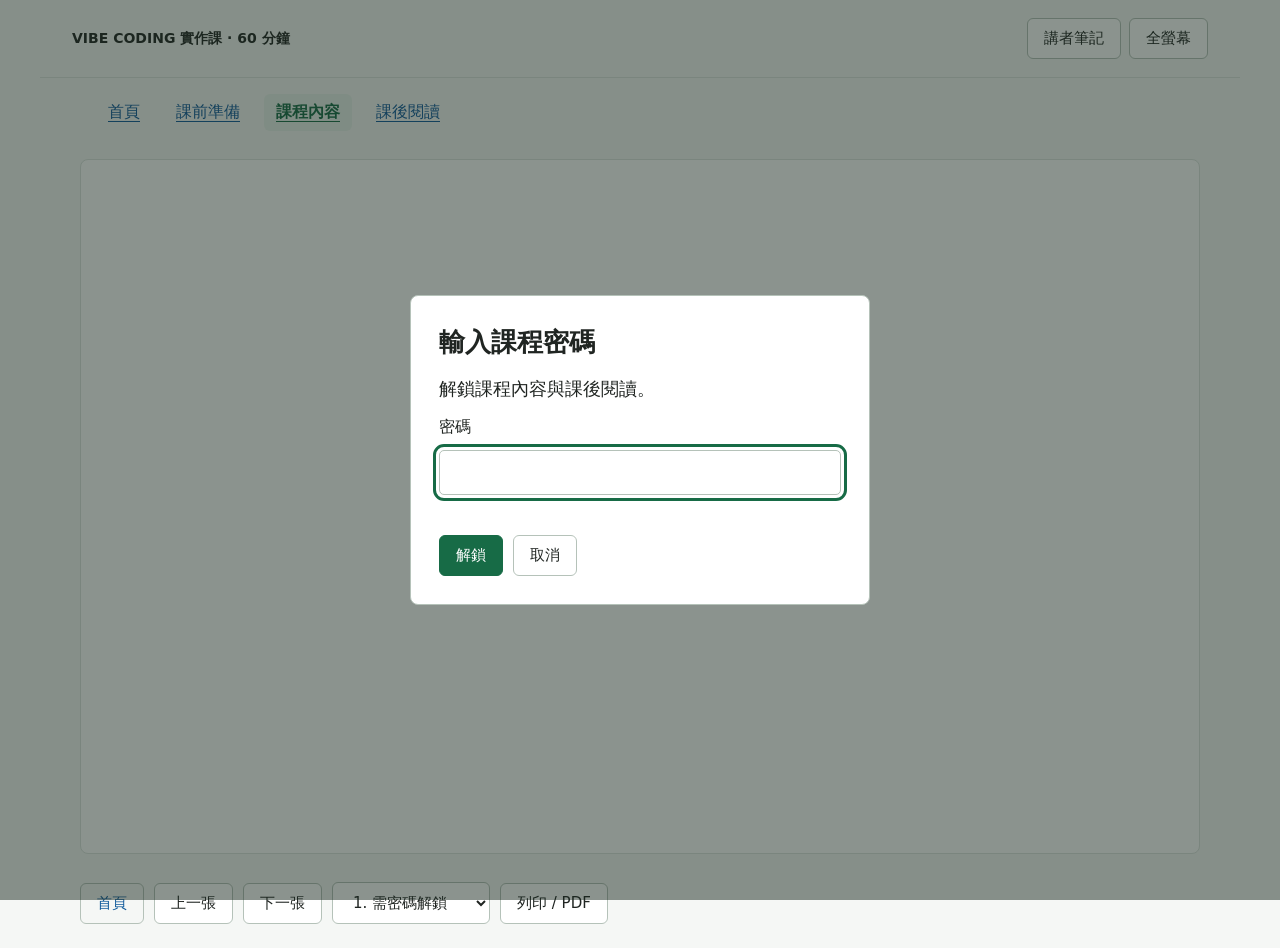
==== course.html @ 04688896 "Split workshop into independently editable section pages" ====
<!doctype html>
<html lang="zh-Hant">
<head>
<meta charset="utf-8">
<meta name="viewport" content="width=device-width,initial-scale=1">
<title>課程內容 · 用 Vibe Coding 做出會員留言部落格</title>
<link rel="stylesheet" href="assets/styles.css">
<script src="assets/slides.js" defer></script>
</head>
<body >
<header><span>VIBE CODING 實作課 · 60 分鐘</span>
<div><button id="notes" aria-pressed="false">講者筆記</button> <button id="fullscreen">全螢幕</button></div>
</header>

<nav class="site-nav" aria-label="課程導覽"><a href="index.html">首頁</a><a href="preparation.html">課前準備</a><a href="course.html" aria-current="page">課程內容</a><a href="reading.html">課後閱讀</a></nav>

<main>

<section class="slide protected" id="course">
<div class="label">01 · 使用者視角 vs 工程師視角</div>

<h2>同一個部落格，兩種工作流程</h2>

<div class="grid">
<div class="block">
<h3>使用者視角</h3>

<ol><li>進入部落格</li><li>用 LINE 登入</li><li>發表留言</li></ol>
</div>

<div class="block">
<h3>工程師視角</h3>

<ol><li>定義部落格功能</li><li>定義會員與註冊功能</li><li>實作與測試留言</li><li>串接 LINE Login</li></ol>
</div>
</div>

<p class="lead">我們用 AI，把使用者的需求一步步變成可以操作的網站。</p>

<aside class="note">先展示成品，再切換到工程師視角。開發順序不同於使用者操作順序。這堂課以具備會員與留言功能的部落格為案例。</aside>
</section>

<section class="slide protected">
<div class="label">02 · 所需工具</div>

<h2>開始前，準備好三項工具</h2>

<div class="grid three">
<div class="block">
<h3>GitHub 帳號</h3>

<p>存放程式碼與版本。</p>

<p class="check">Git 負責版本管理。GitHub 是存放 Git 專案的平台。</p>
</div>

<div class="block">
<h3>Netlify 帳號</h3>

<p>部署網站，取得可分享的網址。</p>

<p class="check">連接 GitHub，程式更新後觸發部署。</p>
</div>

<div class="block">
<h3>Antigravity</h3>

<p>用自然語言請 AI 建立與修改程式。</p>

<p class="check">課前完成安裝與登入。Agent 可自由選擇，本課以 Claude 示範。</p>
</div>
</div>

<div class="prompt"><b>課前小任務</b>請用 Antigravity 產生一個簡單網頁，並成功預覽。確認工具能使用，再開始課堂實作。</div>

<aside class="note">課堂先帶四個操作：開啟專案資料夾、描述需求、預覽成果、提出具體修改。完整留言與登入也需要資料庫及 LINE Login channel；講師應課前準備好設定與可部署的起始專案，或給同步實作同學設定指引。Git 本身沒有帳號。</aside>
</section>

<section class="slide protected">
<div class="label">03 · 我們來實作吧！</div>

<h2>一個讓會員註冊、留言的部落格</h2>

<p class="lead">所有人可以閱讀文章，會員登入後可以發表留言。</p>

<div class="flow">
<div><strong>部落格定義</strong><small>文章、閱讀、留言</small></div>

<div><strong>會員定義</strong><small>註冊、登入、權限</small></div>

<div><strong>測試</strong><small>確認資料與功能</small></div>

<div><strong>LINE Login</strong><small>接入真實身分</small></div>
</div>

<div class="prompt"><b>今天的完成條件</b>文章能閱讀、留言能保存、留言能辨識作者，最後使用 LINE 登入完成留言。</div>

<aside class="note">建議節奏：視角與工具 8 分鐘、需求分解 5 分鐘、部落格 15 分鐘、會員 12 分鐘、測試 8 分鐘、LINE 串接 12 分鐘。部署穿插在實作中。這是使用準備好起始專案的示範安排。</aside>
</section>

<section class="slide protected">
<div class="label">04 · 部落格功能實作</div>

<h2>先定義網站需要做什麼</h2>

<div class="grid">
<div class="block">
<h3>文章功能</h3>

<p>文章列表<br>文章內容頁<br>標題、摘要與內容</p>
</div>

<div class="block">
<h3>留言功能</h3>

<p>閱讀留言<br>新增留言<br>刪除自己的留言</p>
</div>
</div>

<div class="prompt"><b>交給 AI 的需求</b>請規劃一個班級部落格，包含文章列表、文章內容與留言區。訪客可以閱讀，登入會員才能留言。請先列出頁面、資料與實作步驟，再開始建立。</div>

<aside class="note">先用範例文章，不加文章編輯後台。留言要有規則，會員功能稍後接入。</aside>
</section>

<section class="slide protected">
<div class="label">04 · 部落格功能實作</div>

<h2>畫面、規則與資料，各自負責什麼？</h2>

<div class="grid three">
<div class="block">
<h3>前端</h3>

<p>顯示文章、留言與輸入框。</p>
</div>

<div class="block">
<h3>後端</h3>

<p>處理留言請求，檢查資料與權限。</p>
</div>

<div class="block">
<h3>資料庫</h3>

<p>保存文章、會員及留言。</p>
</div>
</div>

<div class="prompt"><b>交給 AI 的需求</b>請建立文章與留言畫面，使用共用資料庫儲存留言。每則留言記錄文章、作者、內容與時間。請依起始專案的架構實作，並標明尚未接通的會員功能。</div>

<p class="check">先看到畫面，再確認重新整理與其他瀏覽器能讀到相同資料。</p>

<aside class="note">留言只存在本機瀏覽器不等於共用資料庫。未接會員時可先用開發測試資料，正式留言入口需等待會員與權限接通。</aside>
</section>

<section class="slide protected">
<div class="label">04 · 部落格功能實作</div>

<h2>第一版完成，就先部署一次</h2>

<div class="grid">
<div class="block">
<h3>Git + GitHub</h3>

<p>保存一次修改版本。<br>把程式碼推送到遠端專案。</p>
</div>

<div class="block">
<h3>Netlify</h3>

<p>連接 GitHub 專案。<br>依架構設定建置與環境變數。</p>
</div>
</div>

<p class="lead">取得網站網址，從手機或另一個瀏覽器開啟。</p>

<div class="prompt"><b>交給 AI 的需求</b>請依現有專案整理 Netlify 部署步驟，列出前端、後端與資料庫需要的設定。秘密值放在後端環境變數，並告訴我如何確認部署成功。</div>

<aside class="note">部署貫穿實作，不再另外增加一大段理論。純靜態 HTML 不足以獨自完成安全登入與多人共用留言，需要相容的後端函式或外部後端服務與資料庫。</aside>
</section>

<section class="slide protected">
<div class="label">05 · 會員功能實作</div>

<h2>先定義網站自己的會員</h2>

<table>
<thead>
<tr><th>功能</th><th>規則</th></tr>
</thead>

<tbody>
<tr><td>註冊</td><td>建立網站會員資料，同一身分不重複建立</td></tr>

<tr><td>登入</td><td>確認會員身分，維持登入狀態</td></tr>

<tr><td>留言</td><td>用登入會員作為作者</td></tr>

<tr><td>刪除</td><td>只允許作者刪除自己的留言</td></tr>

<tr><td>登出</td><td>結束登入狀態，不能繼續新增留言</td></tr>
</tbody>
</table>

<p class="check">會員資料包含網站會員 ID、顯示名稱與外部身分識別。</p>

<aside class="note">先設計網站資料與規則，最後用 LINE 當登入來源。會員註冊可以在第一次 LINE 登入成功時自動完成。</aside>
</section>

<section class="slide protected">
<div class="label">05 · 會員功能實作</div>

<h2>先用測試身分，接通會員與留言</h2>

<div class="prompt"><b>交給 AI 的需求</b>請實作會員資料與留言權限。先提供僅限開發環境的測試會員 A、B，用來驗證註冊、登入、登出。後端用登入狀態決定作者，並檢查刪除權限。LINE 串接後替換測試登入，正式環境必須關閉測試入口。</div>

<div class="grid">
<div class="block">
<h3>會員 A</h3>

<p>新增一則留言。<br>能刪除自己的留言。</p>
</div>

<div class="block">
<h3>會員 B</h3>

<p>看到 A 的留言。<br>不能刪除 A 的留言。</p>
</div>
</div>

<aside class="note">這裡不另做一套帳號密碼登入。開發測試入口不能成為公開網站的登入漏洞；公開測試前須確認環境隔離或關閉入口。</aside>
</section>

<section class="slide protected">
<div class="label">06 · 測試</div>

<h2>我們怎麼知道功能真的完成了？</h2>

<table>
<thead>
<tr><th>測試操作</th><th>預期結果</th></tr>
</thead>

<tbody>
<tr><td>未登入發表留言</td><td>後端拒絕，畫面提示登入</td></tr>

<tr><td>會員 A 發表留言</td><td>留言顯示正確作者</td></tr>

<tr><td>重新整理、換瀏覽器</td><td>仍能讀到已保存的留言</td></tr>

<tr><td>會員 B 刪除 A 的留言</td><td>後端拒絕刪除</td></tr>

<tr><td>空白留言、送出失敗</td><td>顯示清楚提示，不假裝成功</td></tr>

<tr><td>登出後再次留言</td><td>要求重新登入</td></tr>
</tbody>
</table>

<aside class="note">除了手動操作，也請 AI 提供對應權限檢查。僅隱藏刪除按鈕不能證明後端權限正確。</aside>
</section>

<section class="slide protected">
<div class="label">06 · 測試</div>

<h2>遇到問題，怎麼讓 AI 協助修正？</h2>

<div class="grid">
<div class="block">
<h3>描述操作與預期</h3>

<p>「我用會員 B 刪除 A 的留言，預期應該拒絕。」</p>
</div>

<div class="block">
<h3>描述實際結果</h3>

<p>「實際上留言被刪掉了。請檢查後端權限。」</p>
</div>
</div>

<div class="prompt"><b>交給 AI 的需求</b>請根據這個重現步驟定位原因，提出修正並說明如何驗證。修正後重新檢查未登入、作者本人及其他會員的操作結果。</div>

<p class="lead">修正後，再做同一個測試確認結果。</p>

<aside class="note">示範一個錯誤回報。錯誤訊息可以給 AI，秘密金鑰與會員個資需移除。不要只要求「幫我修好」。</aside>
</section>

<section class="slide protected">
<div class="label">07 · 串接 LINE Login</div>

<h2>把測試身分換成 LINE 身分</h2>

<div class="flow">
<div><strong>網站入口</strong><small>按下 LINE 登入</small></div>

<div><strong>LINE 授權</strong><small>使用者登入並同意</small></div>

<div><strong>後端驗證</strong><small>處理授權回傳</small></div>

<div><strong>會員登入</strong><small>找到會員或首次建立</small></div>
</div>

<p class="lead">LINE 確認外部身分，網站保存自己的會員資料與權限。</p>

<p class="check">首次登入完成會員註冊；再次登入找到同一位會員。</p>

<aside class="note">這是概念流程，不是完整協定細節。LINE Login 不等於 LINE 聊天機器人。額外手機或班級資格驗證可以留作課後延伸。</aside>
</section>

<section class="slide protected">
<div class="label">07 · 串接 LINE Login</div>

<h2>完成設定，跑一次真正的登入與留言</h2>

<div class="prompt"><b>交給 AI 的需求</b>請將會員登入串接 LINE Login，列出 channel、回呼網址與後端環境變數設定。後端完成身分驗證並維持登入狀態，首次登入建立會員。請處理取消授權，並關閉正式環境的測試登入。</div>

<div class="grid">
<div class="block">
<h3>整合驗收</h3>

<p>首次登入不漏建會員。<br>再次登入不重複建立。<br>登入後能留言，登出後不能。</p>
</div>

<div class="block">
<h3>持續交付</h3>

<p>提交並推送新版本。<br>確認 Netlify 部署結果。<br>在線上網址再跑一次流程。</p>
</div>
</div>

<aside class="note">課前準備 LINE channel，並確認正式網址的回呼設定。先講測試，再串接，最後仍需整合測試。Git 更新觸發設定好的建置、檢查與部署；自動化測試需要額外配置。</aside>
</section>

</main>

<footer><a class="section-link" href="index.html">首頁</a><button id="prev" aria-label="上一張">上一張</button><button id="next" aria-label="下一張">下一張</button><select id="jump" aria-label="選擇投影片"></select><button id="print">列印 / PDF</button><span id="counter" aria-live="polite"></span></footer>

<div id="progress"></div>

<dialog id="password-dialog" aria-labelledby="password-title">
<div id="password-form">
<h2 id="password-title">輸入課程密碼</h2>

<p>解鎖課程內容與課後閱讀。</p>
<label for="course-password">密碼</label><input id="course-password" type="password" autocomplete="off" required aria-describedby="password-error">
<div id="password-error" role="alert"></div>

<div class="dialog-actions"><button type="button" id="password-unlock">解鎖</button><button type="button" id="password-cancel">取消</button></div>
</div>
</dialog>

</body>
</html>
---- assets/styles.css ----
:root{--ink:#202522;--muted:#505b54;--green:#176b46;--paper:#ffffff;--line:#dde4df}
*{box-sizing:border-box}body{margin:0;background:#f5f7f5;color:var(--ink);font-family:system-ui,"Noto Sans TC","Microsoft JhengHei",sans-serif;letter-spacing:0}
header{max-width:1200px;margin:auto;min-height:72px;padding:18px 32px;display:flex;align-items:center;justify-content:space-between;gap:20px;border-bottom:1px solid var(--line);font-size:14px}
header>span{font-weight:700}header>div{display:flex;gap:8px}
button,select{font:inherit;font-size:15px;padding:10px 16px;border:1px solid #b5c2b9;border-radius:6px;background:white;color:var(--ink);cursor:pointer}
button:hover{background:#edf3ef;border-color:var(--green)}button:disabled{opacity:.4;cursor:default}
button:focus-visible,select:focus-visible,a:focus-visible,input:focus-visible{outline:3px solid var(--green);outline-offset:3px}
button[aria-pressed="true"]{background:#e8f2eb}
main{max-width:1120px;margin:28px auto;min-height:calc(100vh - 205px);padding:38px 48px;background:white;border:1px solid var(--line);border-radius:8px}
.slide{display:none}.slide.active{display:block}body:not(.unlocked) .slide.protected{display:none!important}
.label{font-size:15px;font-weight:700;color:var(--green);margin-bottom:16px}
h1{font-size:42px;line-height:1.35;margin:0 0 16px;letter-spacing:0}
h2{font-size:32px;line-height:1.4;margin:0 0 26px;letter-spacing:0}
h3{font-size:23px;line-height:1.45;margin:0 0 10px}
p,li{font-size:21px;line-height:1.8}p{margin:12px 0}ol{padding-left:1.6em}li{padding-left:4px;margin:7px 0}
.lead{font-size:23px;line-height:1.7;color:var(--muted)}
.grid{display:grid;grid-template-columns:1fr 1fr;gap:36px;margin:22px 0}.three{grid-template-columns:repeat(3,1fr);gap:28px}
.block{min-width:0;border-top:2px solid #d3dfd6;padding-top:18px}
.flow{display:grid;grid-template-columns:repeat(4,1fr);gap:22px;margin:28px 0}.flow>div{min-width:0;border-top:2px solid #d3dfd6;padding-top:16px}
.flow strong{display:block;font-size:23px;line-height:1.5}.flow small{display:block;font-size:18px;line-height:1.65;color:var(--muted);margin-top:8px}
.prompt{background:#f0f5f1;border-left:4px solid var(--green);padding:20px 24px;margin-top:24px;font-size:21px;line-height:1.8}
.prompt b{display:block;font-size:17px;color:var(--green);margin-bottom:8px}
.check{font-size:18px;line-height:1.8;color:var(--muted);margin-top:18px}
.note{display:none;margin-top:26px;padding-top:18px;border-top:1px dashed #b5c2b9;color:var(--muted);font-size:17px;line-height:1.8;overflow-wrap:anywhere}
body.notes .slide.active .note{display:block}
a{color:#105a9b;text-decoration:underline;text-underline-offset:4px;overflow-wrap:anywhere}
code{font-size:.9em;background:#edf1ed;padding:3px 6px;border-radius:3px;overflow-wrap:anywhere}
table{width:100%;border-collapse:collapse;font-size:20px}td,th{padding:15px 14px;text-align:left;line-height:1.65;border-bottom:1px solid var(--line);overflow-wrap:anywhere}th{font-size:18px;background:#f1f5f2;color:var(--ink)}
footer{max-width:1120px;margin:0 auto;padding:0 0 24px;display:flex;align-items:center;gap:10px;flex-wrap:wrap}
#jump{max-width:350px;min-width:0}#counter{margin-left:auto;font-size:15px;color:var(--muted);font-variant-numeric:tabular-nums}
#progress{height:3px;background:var(--green);position:fixed;bottom:0;left:0}
#home{max-width:850px;margin:auto;padding:12px 0}#home .lead{margin-bottom:32px}
#home .grid{display:block;border-top:1px solid var(--line);margin:0}
#home .block{border-top:0;border-bottom:1px solid var(--line);padding:24px 0;display:grid;grid-template-columns:1fr auto;column-gap:28px;align-items:center}
#home .block h3{grid-column:1;margin:0;font-size:24px}
#home .block p{grid-column:1;font-size:18px;color:var(--muted);margin:6px 0 0}
#home .block .section-link{grid-column:2;grid-row:1 / span 2;background:var(--green);color:white;border-color:var(--green);min-width:120px}
#home .block .section-link:hover{background:#105235}
body.home-view footer,body.home-view #progress,body.home-view header>div{display:none}
dialog{width:min(460px,90vw);padding:28px;background:white;border:1px solid #b5c2b9;border-radius:8px;color:var(--ink)}
dialog::backdrop{background:#19281f80}dialog h2{font-size:26px;margin-bottom:12px}dialog p{font-size:18px}
dialog input{width:100%;font:inherit;border:1px solid #b5c2b9;border-radius:5px;padding:12px;margin:12px 0}
.dialog-actions{display:flex;gap:10px}dialog #password-unlock{background:var(--green);color:white;border-color:var(--green)}
#password-error{color:#a12626;font-size:16px;min-height:28px}
@media(max-width:1150px){main{margin:24px;max-width:none}footer{margin:0 24px}}
@media(max-width:760px){header{padding:16px 20px;align-items:flex-start;font-size:13px}header>div{flex-wrap:wrap;justify-content:flex-end}header button{font-size:13px;padding:8px 10px}main{margin:16px;padding:26px 22px;min-height:calc(100vh - 210px)}h1{font-size:32px}h2{font-size:27px}h3{font-size:22px}p,li,.lead{font-size:19px}.grid,.three,.flow{grid-template-columns:1fr;gap:22px}.prompt{font-size:19px;padding:18px}.check{font-size:17px}table{font-size:17px}td,th{padding:12px 8px}th{font-size:16px}footer{margin:0 16px;gap:8px}footer button,footer select{padding:9px 11px;font-size:13px}#jump{max-width:240px;flex:1}#home .block{grid-template-columns:1fr;gap:10px;padding:22px 0}#home .block h3,#home .block p,#home .block .section-link{grid-column:1;grid-row:auto}#home .block .section-link{justify-self:start;margin-top:8px}#home .block p{margin:0}#home .lead{margin-bottom:24px}dialog{padding:24px}}
@media print{header,footer,#progress,dialog,button[data-target]{display:none!important}body{background:white}main{border:0;margin:0;padding:0;max-width:none}.slide{display:block!important;break-after:page;padding:24px}.note{display:none!important}h1{font-size:34px}h2{font-size:28px}p,li,.prompt{font-size:18px}@page{size:A4 landscape;margin:12mm}}
.video-frame{width:100%;aspect-ratio:16/9;background:#eef2ef;margin:16px 0;border-radius:6px;overflow:hidden}.video-frame iframe{display:block;width:100%;height:100%;border:0}.video-link{font-size:17px;line-height:1.6}@media print{.video-frame{display:none}}

.site-nav{max-width:1120px;margin:16px auto;display:flex;gap:12px;flex-wrap:wrap;padding:0 16px;font-size:16px}
.site-nav a{padding:8px 12px;border-radius:6px}.site-nav a[aria-current="page"]{background:#e8f2eb;color:var(--green);font-weight:700}
.section-link{display:inline-block;font-size:15px;padding:10px 16px;border:1px solid #b5c2b9;border-radius:6px;text-decoration:none;text-align:center}
@media print{.site-nav,.section-link{display:none!important}}
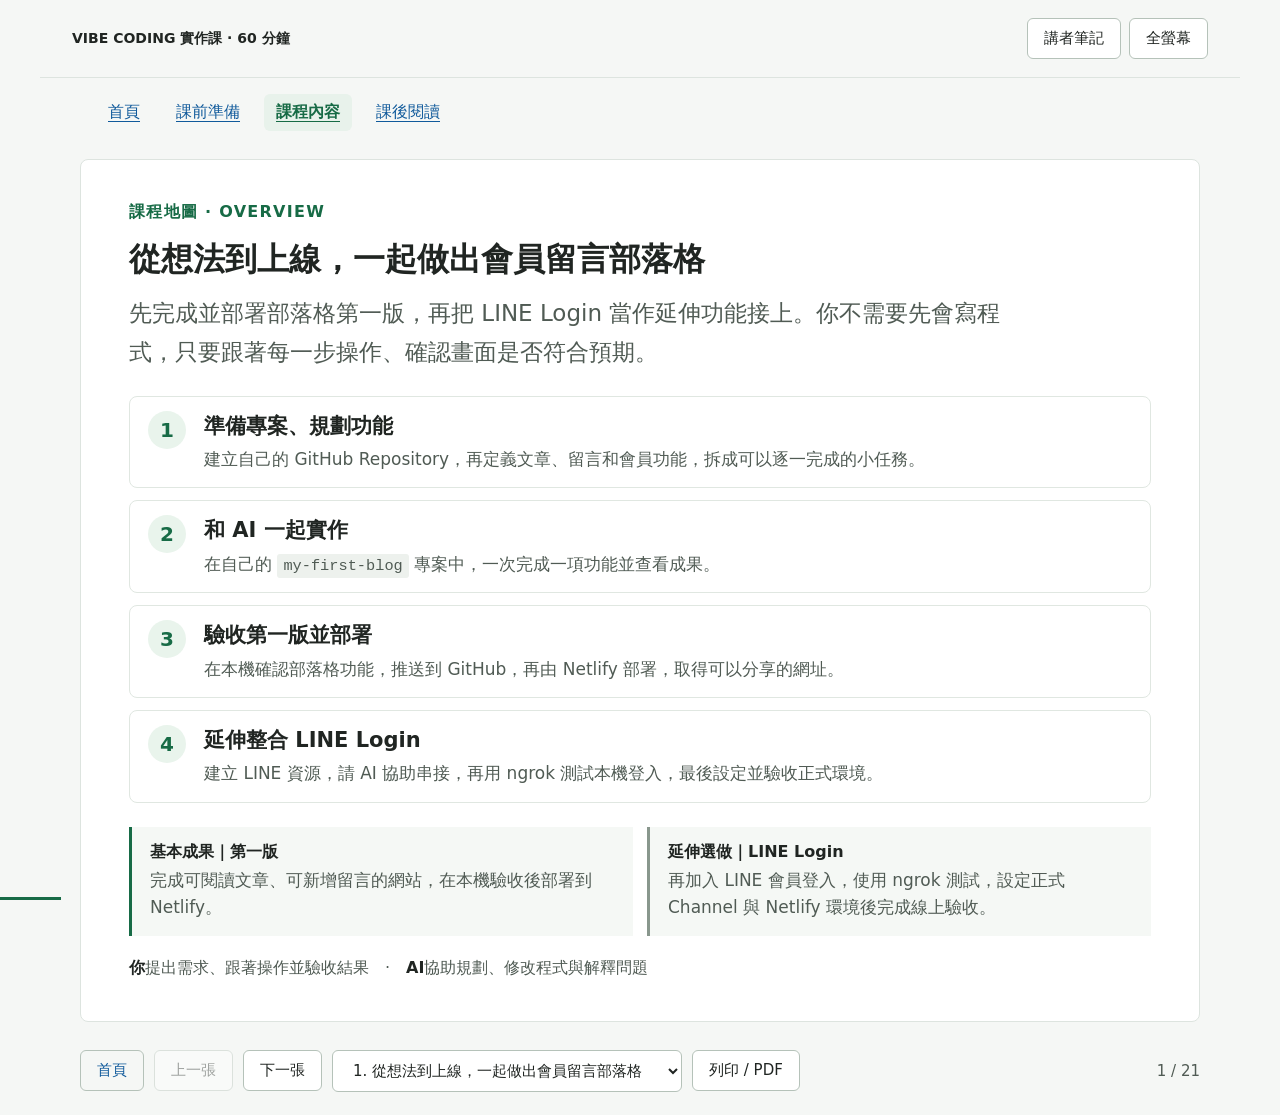
==== commit 5dad1240: "Remove tutorial password and update course pages" ====
--- a/course.html
+++ b/course.html
@@ -6,6 +6,7 @@
 <title>課程內容 · 用 Vibe Coding 做出會員留言部落格</title>
 <link rel="stylesheet" href="assets/styles.css">
 <script src="assets/slides.js" defer></script>
+<script src="assets/diagrams.js" defer></script>
 </head>
 <body >
 <header><span>VIBE CODING 實作課 · 60 分鐘</span>
@@ -16,339 +17,809 @@
 
 <main>
 
-<section class="slide protected" id="course">
-<div class="label">01 · 使用者視角 vs 工程師視角</div>
-
-<h2>同一個部落格，兩種工作流程</h2>
+<section class="slide course-overview">
+<p class="overview-kicker">課程地圖 · Overview</p>
+<h2>從想法到上線，一起做出會員留言部落格</h2>
+<p class="lead">先完成並部署部落格第一版，再把 LINE Login 當作延伸功能接上。你不需要先會寫程式，只要跟著每一步操作、確認畫面是否符合預期。</p>
+
+<div class="overview-route" aria-label="課程四個階段">
+<article class="overview-stage">
+<span class="overview-number">1</span>
+<div><h3>準備專案、規劃功能</h3><p>建立自己的 GitHub Repository，再定義文章、留言和會員功能，拆成可以逐一完成的小任務。</p></div>
+</article>
+<article class="overview-stage">
+<span class="overview-number">2</span>
+<div><h3>和 AI 一起實作</h3><p>在自己的 <code>my-first-blog</code> 專案中，一次完成一項功能並查看成果。</p></div>
+</article>
+<article class="overview-stage">
+<span class="overview-number">3</span>
+<div><h3>驗收第一版並部署</h3><p>在本機確認部落格功能，推送到 GitHub，再由 Netlify 部署，取得可以分享的網址。</p></div>
+</article>
+<article class="overview-stage">
+<span class="overview-number">4</span>
+<div><h3>延伸整合 LINE Login</h3><p>建立 LINE 資源，請 AI 協助串接，再用 ngrok 測試本機登入，最後設定並驗收正式環境。</p></div>
+</article>
+</div>
+
+<div class="overview-outcomes">
+<div><strong>基本成果｜第一版</strong><p>完成可閱讀文章、可新增留言的網站，在本機驗收後部署到 Netlify。</p></div>
+<div><strong>延伸選做｜LINE Login</strong><p>再加入 LINE 會員登入，使用 ngrok 測試，設定正式 Channel 與 Netlify 環境後完成線上驗收。</p></div>
+</div>
+<p class="overview-roles"><strong>你</strong>提出需求、跟著操作並驗收結果　·　<strong>AI</strong>協助規劃、修改程式與解釋問題</p>
+<aside class="note">先用這一頁說明整體路線與基本／延伸成果，提醒學員不必先懂所有技術名詞；每一階段都會跟著操作。</aside>
+</section>
+
+<section class="slide" id="course">
+<h2 class="visually-hidden">同一個部落格，兩種視角</h2>
+<figure class="course-illustration">
+<a href="assets/images/user-engineer-perspectives.webp" target="_blank" rel="noopener noreferrer" aria-label="開啟使用者與工程師視角圖解原圖">
+<img src="assets/images/user-engineer-perspectives.webp" width="1200" height="800" loading="lazy" decoding="async" alt="同一個部落格，兩種視角。使用者怎麼用：1 看文章、2 LINE 登入、3 發表留言。工程師怎麼做：1 規劃功能、2 建立會員、3 實作與測試留言、4 串接 LINE 登入。使用者在意好不好用，工程師負責讓功能運作。">
+</a>
+<figcaption>點圖可放大查看。我們用 AI，把使用者的需求一步步變成可以操作的網站。</figcaption>
+</figure>
+<aside class="note">先展示成品，再切換到工程師視角。左邊是使用順序，右邊是開發順序，兩邊不是逐項對應。會員先用測試身分驗證，再串接 LINE 登入。</aside>
+</section>
+
+<section class="slide">
+<h2 class="visually-hidden">三個工具，把網站做出來</h2>
+<figure class="course-illustration">
+<a href="assets/images/workshop-tools-flow.webp" target="_blank" rel="noopener noreferrer" aria-label="開啟三個工具流程圖原圖">
+<img src="assets/images/workshop-tools-flow.webp" width="1200" height="800" loading="lazy" decoding="async" alt="三個工具，把網站做出來。Antigravity：撰寫與編輯，和 AI 一起修改網站。接著 GitHub：紀錄與版本控制，保存每一次修改。最後 Netlify：部署與整合，讓網站上線並分享。流程：修改網站、保存版本、發佈上線。">
+</a>
+<figcaption>點圖可放大查看。用 Antigravity 修改網站，透過 Git 保存版本並推送至 GitHub，再由已連接專案的 Netlify 部署上線。</figcaption>
+</figure>
+<aside class="note">課堂先帶四個操作：開啟專案資料夾、描述需求、預覽成果、提出具體修改。完整留言與登入也需要資料庫及 LINE Login channel；講師應課前準備好設定與可部署的起始專案，或給同步實作同學設定指引。Git 本身沒有帳號。</aside>
+</section>
+
+<section class="slide">
+<h2>建立一個新的 Git Repository</h2>
+<p class="lead">Repository（專案倉庫）是放程式檔案、記錄每次修改的地方。這裡要建立自己的新專案，和前面的 Fork 課程範例是不同的事。</p>
+<h3>1. 從 GitHub 選擇 New repository</h3>
+<ol><li>登入 GitHub，點右上角的 <strong>＋</strong>。</li><li>在選單中點 <strong>New repository</strong>。</li></ol>
+<figure class="repo-screenshot">
+<a href="assets/images/github-new-repository-menu.png" target="_blank" rel="noopener noreferrer" aria-label="放大查看 GitHub 新增 Repository 選單截圖">
+<img src="assets/images/github-new-repository-menu.png" width="1050" height="682" alt="GitHub 右上角加號選單，New repository 項目反白顯示。">
+</a>
+<figcaption>圖 1：點右上角「＋」，再選「New repository」。點圖可放大。</figcaption>
+</figure>
+<h3>2. 填寫 Repository 設定</h3>
+<ol>
+<li><strong>Owner：</strong>選擇你自己的 GitHub 帳號。</li>
+<li><strong>Repository name：</strong>輸入 <code>my-first-blog</code>。</li>
+<li><strong>Description：</strong>輸入 <code>my first blog</code>（可選填）。</li>
+<li><strong>Choose visibility：</strong>選 <strong>Public</strong>，方便課程後續部署到 Netlify。公開代表其他人能看見程式碼，請勿放密碼或金鑰。</li>
+<li><strong>Add README、Add .gitignore、Add license：</strong>依截圖保留預設（README 關閉、No .gitignore、No license）。</li>
+<li>按右下角 <strong>Create repository</strong>。</li>
+</ol>
+<figure class="repo-screenshot">
+<a href="assets/images/github-new-repository-form.png" target="_blank" rel="noopener noreferrer" aria-label="放大查看 GitHub 新增 Repository 設定表單截圖">
+<img src="assets/images/github-new-repository-form.png" width="1574" height="1579" alt="GitHub 建立 Repository 表單範例：Owner mozTheFuzz、Repository name my-first-blog、Description my first blog、Public、Add README 關閉、No .gitignore、No license，右下角 Create repository 按鈕。">
+</a>
+<figcaption>圖 2：照表單填寫。Owner 要改選你自己的帳號；Repository name 與 Description 可依課堂範例填寫。點圖可放大。</figcaption>
+</figure>
+<p class="check">完成條件：GitHub 開啟新建好的 <code>my-first-blog</code> 專案頁，網址格式為 <code>github.com/你的帳號/my-first-blog</code>。</p>
+<aside class="note">截圖中的 mozTheFuzz 是範例帳號，請使用自己的 Owner。新建空 Repository 之後，課堂再把本機專案連上它。</aside>
+</section>
+
+<section class="slide">
+<h2>一個讓會員註冊、留言的部落格</h2>
+
+<p class="lead">所有人可以閱讀文章，會員登入後可以發表留言。</p>
+
+<ol>
+<li><strong>部落格定義</strong>：文章、閱讀、留言</li>
+<li><strong>會員定義</strong>：註冊、登入、權限</li>
+<li><strong>測試</strong>：確認資料與功能</li>
+<li><strong>LINE Login</strong>：接入真實身分</li>
+</ol>
+
+<div class="prompt"><b>今天的完成條件</b>文章能閱讀、留言能保存、留言能辨識作者，最後使用 LINE 登入完成留言。</div>
+
+<aside class="note">建議節奏：視角與工具 8 分鐘、需求分解 5 分鐘、部落格 15 分鐘、會員 12 分鐘、測試 8 分鐘、LINE 串接 12 分鐘。部署穿插在實作中。這是使用準備好起始專案的示範安排。</aside>
+</section>
+
+<section class="slide">
+<h2 class="visually-hidden">先定義網站需要做什麼</h2>
+<figure class="course-illustration">
+<a href="assets/images/blog-feature-circles.webp" target="_blank" rel="noopener noreferrer" aria-label="開啟三大功能關係圖原圖">
+<img src="assets/images/blog-feature-circles.webp" width="1200" height="800" loading="lazy" decoding="async" alt="三個大圓圈彼此以雙向箭頭連接。文章功能：文章列表、文章內容頁、標題、摘要與內容、文章內文編輯器。留言功能：閱讀留言、新增留言、刪除自己的留言。會員流程：首次登入建立會員、登入與登出、登入後才能留言、只能刪除自己的留言。">
+</a>
+<figcaption>三大功能彼此關聯：文章承載留言，會員決定留言與刪除權限。點圖可放大查看。</figcaption>
+</figure>
+<aside class="note">先完成文章列表、文章內容頁與文章內文編輯器，確認每篇文章有標題、摘要與內容。留言與會員功能稍後接入。</aside>
+</section>
+
+<section class="slide">
+<h2>怎麼拆解成任務？</h2>
+<p class="lead">從 1 到 6，由上往下做。完成一項、確認結果，再進入下一項。</p>
+<ol class="task-roadmap" role="list" aria-label="由上到下的六項實作任務">
+<li class="task-card task-card--article">
+<span class="task-number" aria-hidden="true">01</span>
+<div class="task-content">
+<span class="task-category">文章功能</span>
+<h3>文章列表與內容頁</h3>
+<p>每篇文章包含標題、摘要與內容；列表顯示標題與摘要。</p>
+<p class="task-done"><strong>✓ 完成條件</strong>　點擊列表中的文章，能閱讀完整內文。</p>
+</div>
+</li>
+<li class="task-card task-card--article">
+<span class="task-number" aria-hidden="true">02</span>
+<div class="task-content">
+<span class="task-category">文章功能</span>
+<h3>文章內文編輯器</h3>
+<p>加入可以編輯並儲存文章內容的編輯器。</p>
+<p class="task-done"><strong>✓ 完成條件</strong>　儲存後重新開啟文章，能看到修改結果。</p>
+</div>
+</li>
+<li class="task-card task-card--comment">
+<span class="task-number" aria-hidden="true">03</span>
+<div class="task-content">
+<span class="task-category">留言功能</span>
+<h3>閱讀與新增留言</h3>
+<p>每篇文章有自己的留言區，先用測試會員新增留言。</p>
+<p class="task-done"><strong>✓ 完成條件</strong>　重新整理後，仍能讀到該篇文章已保存的留言。</p>
+</div>
+</li>
+<li class="task-card task-card--member">
+<span class="task-number" aria-hidden="true">04</span>
+<div class="task-content">
+<span class="task-category">會員流程</span>
+<h3>建立會員、登入與登出</h3>
+<p>首次登入建立會員，再次登入找到同一位會員。</p>
+<p class="task-done"><strong>✓ 完成條件</strong>　會員不會重複建立；登出後回到未登入狀態。</p>
+</div>
+</li>
+<li class="task-card task-card--member">
+<span class="task-number" aria-hidden="true">05</span>
+<div class="task-content">
+<span class="task-category">會員流程</span>
+<h3>限制留言資格</h3>
+<p>未登入時提示登入，登入後才能新增留言。</p>
+<p class="task-done"><strong>✓ 完成條件</strong>　登出後再次送出留言，後端也會拒絕。</p>
+</div>
+</li>
+<li class="task-card task-card--comment">
+<span class="task-number" aria-hidden="true">06</span>
+<div class="task-content">
+<span class="task-category">留言功能</span>
+<h3>刪除自己的留言</h3>
+<p>會員可以刪除自己發表的留言。</p>
+<p class="task-done"><strong>✓ 完成條件</strong>　換成另一位會員，即使直接送出刪除請求，也不能刪除別人的留言。</p>
+</div>
+</li>
+</ol>
+</section>
+
+<section class="slide">
+<h2>這六個任務，畫面、規則與資料怎麼配合？</h2>
+<p class="lead">對照上一頁的任務編號，看看每個功能需要哪些部分一起完成。</p>
+<div class="task-table-wrap" role="region" aria-label="任務與前端、後端、資料庫的分工對照" tabindex="0">
+<table class="task-responsibilities">
+<thead><tr><th scope="col">對應任務</th><th scope="col">前端：畫面與操作</th><th scope="col">後端：處理規則</th><th scope="col">資料庫：保存資料</th></tr></thead>
+<tbody>
+<tr><th scope="row"><span class="task-ref task-ref--article">01–02 文章</span></th><td>文章列表、內容頁、編輯器</td><td>處理文章讀取與儲存</td><td>標題、摘要、內文</td></tr>
+<tr><th scope="row"><span class="task-ref task-ref--comment">03 新增留言</span></th><td>留言區、輸入框、送出按鈕</td><td>檢查留言內容與登入身分</td><td>留言內容、作者、所屬文章與時間</td></tr>
+<tr><th scope="row"><span class="task-ref task-ref--member">04–05 會員與權限</span></th><td>登入／登出按鈕、提示訊息</td><td>確認身分，判斷是否能留言</td><td>會員資料</td></tr>
+<tr><th scope="row"><span class="task-ref task-ref--comment">06 刪除留言</span></th><td>刪除按鈕、操作結果</td><td>確認是不是留言作者</td><td>刪除對應留言</td></tr>
+</tbody>
+</table>
+</div>
+<figure class="responsibility-diagram">
+<div class="mermaid-output" role="img" aria-label="前端按下按鈕並送出請求，後端檢查權限。通過後更新資料庫，回傳結果讓前端顯示；不通過則拒絕操作，前端顯示提示。"></div>
+<script type="text/plain" class="mermaid-source">
+flowchart TD
+    A["前端：使用者按下按鈕"] -->|送出請求| B{"後端：權限是否通過？"}
+    B -->|通過| C[("資料庫：儲存或刪除資料")]
+    C --> D["後端：回傳處理結果"]
+    D --> E["前端：更新畫面"]
+    B -->|不通過| F["後端：拒絕操作"]
+    F --> G["前端：顯示登入或權限提示"]
+    classDef frontend fill:#edf7ef,stroke:#176b46,color:#202522
+    classDef backend fill:#edf6fc,stroke:#226b9b,color:#202522
+    classDef database fill:#fff7df,stroke:#856015,color:#202522
+    class A,E,G frontend
+    class B,D,F backend
+    class C database
+</script>
+<figcaption>按下按鈕不代表一定能操作；權限不通過，就不會修改資料庫。</figcaption>
+<p class="diagram-fallback">前端按下按鈕 → 後端檢查權限 → 通過後更新資料庫 → 回傳結果、更新畫面。若權限不通過，拒絕操作並顯示提示。</p>
+</figure>
+<aside class="note">沿用上一頁的任務編號與配色：綠色是文章、藍色是留言、黃色是會員。任務 03 可先用開發測試會員驗證，任務 04–05 接通正式會員與權限。留言只存在本機瀏覽器不等於共用資料庫；僅隱藏刪除按鈕也不能取代後端權限檢查。</aside>
+</section>
+
+
+
+<section class="slide">
+<h2>Vibe Coding 吧！</h2>
+<p class="lead">在新的 <code>my-first-blog</code> 資料夾開始，跟 AI 一次完成一個任務。</p>
+<h3>先開啟今天的實作資料夾</h3>
+<ol>
+<li>在桌面新增一個<strong>空資料夾</strong>，命名為 <code>my-first-blog</code>。請放在 <code>blog-class</code> 旁邊，不要放進它裡面。</li>
+<li>在 Antigravity 選 <strong>Open Folder／開啟資料夾</strong>，選取 <code>my-first-blog</code>。</li>
+<li>確認檔案側欄顯示 <code>my-first-blog</code>，開啟新的 AI 對話，再貼下方 Prompt。</li>
+</ol>
+<p class="check">課前的 <code>blog-class</code> 留作練習紀錄；GitHub 上 Fork 的課程教材用來驗收帳號。今天的新資料夾稍後會連到你建立的 <code>my-first-blog</code> Repository。</p>
+<div class="prompt"><b>貼上後，接著做什麼？</b>先看 AI 提出的計畫，確認後回覆：「先做任務 1，完成後告訴我怎麼開啟並驗收。」確認文章能開啟，再請它做下一項。</div>
+<p class="check">工具延伸：<a href="reading.html#slide-2">Agent Skills 與 Claude Code（課後選讀）</a>。</p>
+<div class="prompt vibe-prompt">
+<p>複製以下 Markdown Prompt，貼到 Antigravity 的 AI 對話：</p>
+<pre class="markdown-prompt"><code>## 給 AI 的完整需求
+
+### 除錯與修改原則
+
+- 遇到非預期行為，先找出根本原因並附證據，確認後再修改，不做嘗試性修改。
+- 一次只做一個修改並驗證；沒效就先還原，再試下一個，不可疊加。
+- 每個保留的修改都要能證明必要（拿掉會重現問題），否則移除。
+- 每個任務完成時逐檔列出修改與理由，與任務無關的修改要標示。
+- 不用部署設定（netlify.toml 等）繞過本機工具的問題；非改不可先問我。
+
+### 專案起點
+
+目前開啟的是新的空資料夾 `my-first-blog`，請在這裡建立專案。先提出技術選擇與六個任務的計畫，等我確認後才開始任務 1；開始任務 1 前，先在這個專案資料夾執行 `git init -b main`；每項驗收後等我確認，再做下一項。
+請提供安裝依賴與 `npm run dev` 啟動步驟，並設定對應的 dev 指令。建立 `.gitignore` 排除 `node_modules/`、`.env` 和 `.env.*`，只允許沒有真實秘密值的 `.env.example` 作為範本。
+
+我要實作一個可以讓會員留言的部落格功能，共有三大功能：
+
+### 三大功能
+
+1. **文章功能：**文章列表、文章內容頁；每篇文章有標題、摘要與內容；提供文章內文編輯器。
+2. **留言功能：**閱讀留言、新增留言、刪除自己的留言。
+3. **會員流程：**首次登入建立會員、登入與登出、登入後才能留言、只能刪除自己的留言。
+
+### 部署條件
+
+這個網站先在本地端測試，之後會部署到 Netlify。我不想串接額外服務；請選用能搭配 Netlify 的前端、後端與資料庫。
+
+請依照以下順序，把任務詳細拆解並逐一實作。每完成一項，先說明修改內容與驗收方式；確認完成條件後再進行下一項，不要一次跳過多個任務。
+
+### 任務 1｜文章列表與內容頁
+
+- 每篇文章包含標題、摘要與內容；文章列表顯示標題與摘要。
+- 完成條件：點擊列表中的文章，能閱讀完整內文，並能返回列表。
+
+### 任務 2｜文章內文編輯器
+
+- 提供編輯文章標題、摘要與內文的方式，並能儲存修改。
+- 完成條件：儲存後重新開啟文章，能看到最新內容。
+
+### 任務 3｜閱讀與新增留言
+
+- 每篇文章有自己的留言區，能閱讀留言並新增留言。
+- 完成條件：留言屬於正確文章，儲存後仍能讀取。
+
+### 任務 4｜會員建立、登入與登出
+
+- 首次登入時建立會員，再次登入時辨識為同一位會員；提供登出功能。
+- 完成條件：會員不會重複建立，登出後登入狀態結束。
+
+### 任務 5｜只有登入會員能留言
+
+- 未登入使用者不能新增留言；登入會員才能留言。
+- 完成條件：未登入時後端拒絕留言並提示登入，不能只靠隱藏畫面按鈕阻擋。
+
+### 任務 6｜會員只能刪除自己的留言
+
+- 提供刪除本人留言的功能，後端要檢查留言作者。
+- 完成條件：留言作者可以刪除；其他會員即使直接送出刪除請求也會被拒絕。
+
+### 實作原則
+
+先檢查目前資料夾；空資料夾先依我確認的計畫建立專案，已有內容則沿用現有技術。每一項完成後，告訴我如何操作驗收；遇到不確定的設計，先提出問題，不要自行假設。請勿將密碼、金鑰等秘密寫入前端程式碼。
+</code></pre>
+</div>
+<aside class="note">帶學員先貼上需求，請 AI 回覆任務計畫；再從任務 1 開始逐項實作與驗收。若課堂時間有限，可由講師逐項複製單一任務，示範「提出需求 → 查看修改 → 驗收 → 修正」。</aside>
+</section>
+
+<section class="slide workflow-slide">
+<h2>本地端 vs 雲端</h2>
+<div class="workflow-switch" role="group" aria-label="選擇閱讀方式">
+<span>閱讀方式</span>
+<button type="button" data-workflow-mode="agent" aria-pressed="true">Agent Friendly</button>
+<button type="button" data-workflow-mode="manual" aria-pressed="false">手動執行</button>
+</div>
+<div class="agent-friendly">
+<p class="agent-label">交給 Agent 的任務</p>
+<p class="agent-hint">複製這段內容，貼給你的 AI Agent 協助完成本頁目標：</p>
+<figure class="course-illustration local-cloud-illustration">
+<a href="assets/images/local-vs-cloud.webp" target="_blank" rel="noopener noreferrer" aria-label="放大查看本地測試與雲端部署圖">
+<img src="assets/images/local-vs-cloud.webp" width="1200" height="800" loading="lazy" decoding="async" alt="先在本地測試，再部署到雲端。本地端是自己的電腦，使用 npm run dev 開發、預覽和修改，只有這台電腦看得到。完成後部署到 Netlify 雲端，取得網址後可以分享給別人。">
+</a>
+<figcaption>先在自己的電腦測試，確認後再部署到雲端分享。</figcaption>
+</figure>
+<pre class="agent-prompt"><code>請先檢查這個專案的 package.json 與資料夾結構，告訴我如何在本機啟動網站、會看到哪個網址，以及如何停止。若沒有 dev 指令，先說明原因與建議，不要擅自改部署設定或猜測架構。</code></pre>
+</div>
+<div class="manual-execution">
+
+<p class="lead">先在自己的電腦試做與修改，再把完成的網站部署到網路上。</p>
+<figure class="course-illustration local-cloud-illustration">
+<a href="assets/images/local-vs-cloud.webp" target="_blank" rel="noopener noreferrer" aria-label="放大查看本地端與雲端對照圖">
+<img src="assets/images/local-vs-cloud.webp" width="1200" height="800" loading="lazy" decoding="async" alt="先在本地測試，再部署到雲端。本地端是自己的電腦，使用 npm run dev 開發、預覽和修改，只有這台電腦看得到。完成後部署到 Netlify 雲端，取得網址後可以分享給別人。">
+</a>
+<figcaption>本地端適合開發與測試；完成後再部署到 Netlify，取得網址分享。</figcaption>
+</figure>
+<h3>在本地端啟動網站</h3>
+<ol>
+<li>用 Antigravity 開啟桌面上的 <code>my-first-blog</code>。先依 AI 說明完成依賴安裝；若它指定 <code>npm install</code>，等安裝完成再繼續。</li>
+<li>開啟這個資料夾的終端機（Terminal），輸入：</li>
+</ol>
+<pre class="command-line"><code>npm run dev</code></pre>
+<ol start="3"><li>等終端機顯示本地網址（通常以 <code>http://localhost:</code> 開頭），按住 Command／Ctrl 再點網址，或複製到瀏覽器開啟。</li><li>要停止網站時，回到終端機按 <code>Ctrl + C</code>。</li></ol>
+<p class="check">完成條件：能開啟本機網址，看到自己的部落格，並完成目前任務的操作驗收。下一頁再把版本推送到 GitHub。</p>
+<p class="check">如果出現「missing script: dev」，代表這個專案沒有設定啟動指令；把訊息交給 AI，請它檢查專案設定並告訴你正確啟動方式。</p>
+</div>
+<aside class="note">「本地端」是自己的電腦，「雲端」是連上網路後可分享的部署環境。npm run dev 需在有 dev 指令的專案資料夾執行；各專案實際顯示的本地網址與連接埠可能不同。</aside>
+</section>
+
+<section class="slide workflow-slide">
+<h2>第一次把專案推送到 GitHub</h2>
+<div class="workflow-switch" role="group" aria-label="選擇閱讀方式">
+<span>閱讀方式</span>
+<button type="button" data-workflow-mode="agent" aria-pressed="true">Agent Friendly</button>
+<button type="button" data-workflow-mode="manual" aria-pressed="false">手動執行</button>
+</div>
+<div class="agent-friendly">
+<p class="agent-label">交給 Agent 的任務</p>
+<p class="agent-hint">複製這段內容，貼給你的 AI Agent 協助完成本頁目標：</p>
+<pre class="agent-prompt"><code>請先檢查目前資料夾、Git 狀態、分支、遠端 Repository，以及 .gitignore。列出準備推送的檔案，確認沒有 .env、金鑰或其他秘密；先不要 stage、commit 或 push，等我確認後再帶我完成並驗證 GitHub 上的版本。</code></pre>
+</div>
+<div class="manual-execution">
+
+<p class="lead">把電腦裡的 <code>my-first-blog</code>，連到你先前建立的同名 GitHub Repository。以下指令逐行執行，每行按 Enter。</p>
+<h3>1. 確認位置，開始記錄版本</h3>
+<p>在 Antigravity 開啟 <code>my-first-blog</code>，選 <strong>Terminal → New Terminal</strong>，確認終端機路徑最後是 <code>my-first-blog</code>。若同一個終端機正在跑網站，先按 <code>Ctrl + C</code> 停止。</p>
+<pre class="command-line"><code>git init -b main
+git status</code></pre>
+<p class="check">新專案應顯示 <code>On branch main</code>。若 AI 已初始化 Git，先用 <code>git branch --show-current</code> 確認分支，後面推送時使用這個名稱。</p>
+<h3>2. 設定這個專案的提交者</h3>
+<p>把引號內的示範文字換成自己的名字，以及 GitHub Settings → Emails 中已驗證的信箱或 GitHub 提供的 noreply 信箱。這是修改紀錄的署名，不是登入密碼。</p>
+<pre class="command-line"><code>git config user.name "你的名字"
+git config user.email "你的 GitHub 提交信箱"</code></pre>
+<h3>3. 檢查檔案，提交第一個版本</h3>
+<p>確認專案中的 <code>.gitignore</code> 包含以下規則；已有其他規則時保留它們：</p>
+<pre class="command-line"><code>node_modules/
+.env
+.env.*
+!.env.example</code></pre>
+<p><code>.env.example</code> 只能放欄位名稱與示範值。接著檢查這次要提交的檔案：</p>
+<pre class="command-line"><code>git add .
+git diff --cached --name-only</code></pre>
+<p class="check">清單應是網站程式檔案；若看見 <code>.env</code>、真實金鑰檔或 <code>node_modules</code>，先停下來請 AI／講師協助排除，確認後再提交。</p>
+<pre class="command-line"><code>git commit -m "完成第一版"</code></pre>
+<h3>4. 連接自己的 GitHub Repository</h3>
+<p>開啟自己的 <code>my-first-blog</code> Repository，從 <strong>Quick setup → HTTPS</strong> 複製網址。若已有檔案，從 <strong>Code → HTTPS</strong> 複製。將下面整段範例網址替換成自己的：</p>
+<pre class="command-line"><code>git remote add origin https://github.com/YOUR-USERNAME/my-first-blog.git
+git remote -v</code></pre>
+<p class="check">成功時會顯示 <code>origin</code>，以及自己的 <code>my-first-blog.git</code> 網址。若出現 <code>remote origin already exists</code>，先用 <code>git remote -v</code> 查看；網址正確就跳過新增，不正確請講師協助確認。</p>
+<h3>5. 推送並完成 GitHub 授權</h3>
+<pre class="command-line"><code>git push -u origin main</code></pre>
+<p>若分支名稱不是 <code>main</code>，換成第 1 步確認的名稱。若出現登入視窗，選瀏覽器登入，確認是自己的 GitHub 帳號並完成授權，再回到終端機。</p>
+<details class="lesson-help"><summary>沒有登入視窗，或顯示驗證失敗？</summary>
+<p>瀏覽器已登入 GitHub，不代表終端機也已授權。可以用 GitHub CLI 完成瀏覽器授權：</p>
+<ol><li>依 <a href="https://github.com/cli/cli#installation" target="_blank" rel="noopener noreferrer">GitHub CLI 官方安裝說明</a>選擇 Windows 或 macOS 安裝方式。完成後重新開啟終端機。</li><li>執行 <code>gh --version</code>，確認顯示版本，再輸入：</li></ol>
+<pre class="command-line"><code>gh auth login</code></pre>
+<p>依序選 <strong>GitHub.com → HTTPS → 同意讓 Git 使用這次授權 → Login with a web browser</strong>，依提示在瀏覽器完成驗證，再執行：</p>
+<pre class="command-line"><code>gh auth setup-git
+git push -u origin main</code></pre>
+<p class="check">不要把 GitHub 帳號密碼當成 Git HTTPS 密碼輸入。<a href="https://docs.github.com/en/get-started/git-basics/caching-your-github-credentials-in-git" target="_blank" rel="noopener noreferrer">GitHub：終端機授權說明</a>。</p>
+</details>
+<h3>6. 回到 GitHub 確認</h3>
+<p>重新整理自己的 Repository，應看到網站檔案與剛才的「完成第一版」提交紀錄。確認成功後，才進入下一頁連接 Netlify。</p>
+<details class="lesson-help"><summary>推送被拒絕，或找不到 Repository？</summary><p>先核對 <code>git remote -v</code> 的帳號、專案名稱與自己的登入帳號。若出現 <code>rejected</code> 或 <code>fetch first</code>，遠端可能已有其他提交；保留錯誤畫面請講師協助整合，不要強制推送。</p></details>
+<div class="prompt"><b>之後更新，只要提交並推送</b><pre class="command-line"><code>git add .
+git diff --cached --name-only
+git commit -m "說明這次修改"
+git push</code></pre>每次先確認提交清單。已設定好遠端與追蹤分支後，不必重做第一次設定。</div>
+<p class="check">參考：<a href="https://docs.github.com/en/migrations/importing-source-code/using-the-command-line-to-import-source-code/adding-locally-hosted-code-to-github" target="_blank" rel="noopener noreferrer">GitHub：將本機專案推送到 GitHub</a>。</p>
+</div></section>
+
+
+<section class="slide">
+<h2>串連到 Netlify</h2>
+
+<p class="lead">把 GitHub Repository 交給 Netlify，之後推送新版本，就能自動重新部署網站。</p>
+
+<h3>1. 開始新增 Netlify 專案</h3>
+<p>登入 Netlify，在專案頁點 <strong>Add new project</strong>。</p>
+<figure class="repo-screenshot netlify-screenshot">
+<a href="assets/images/netlify-add-project.png" target="_blank" rel="noopener noreferrer"><img src="assets/images/netlify-add-project.png" width="706" height="282" alt="Netlify Projects 頁面的 Add new project 按鈕。"></a>
+<figcaption>圖 1：點選 Add new project。點圖可放大。</figcaption>
+</figure>
+
+<h3>2. 選擇從 Git Repository 匯入</h3>
+<p>在新增專案方式中，選 <strong>Import a Git repository</strong>，再選 <strong>GitHub</strong>。</p>
+<figure class="repo-screenshot netlify-screenshot">
+<a href="assets/images/netlify-import-github.png" target="_blank" rel="noopener noreferrer"><img src="assets/images/netlify-import-github.png" width="588" height="260" alt="Netlify Import a Git repository 頁面上的 GitHub 選項。"></a>
+<figcaption>圖 2：選擇 GitHub 作為程式碼來源。</figcaption>
+</figure>
+
+<h3>3. 找到剛建立的 Repository</h3>
+<p>確認選對自己的 GitHub Owner，在搜尋欄輸入 <code>my-first-blog</code>，再點選該 Repository。</p>
+<figure class="repo-screenshot netlify-screenshot">
+<a href="assets/images/netlify-select-repository.png" target="_blank" rel="noopener noreferrer"><img src="assets/images/netlify-select-repository.png" width="2048" height="596" alt="Netlify 選擇 GitHub Repository 的畫面，搜尋 my-first，結果顯示 my-first-blog。"></a>
+<figcaption>圖 3：選擇自己帳號底下的 my-first-blog。圖中的 mozTheFuzz 是示範帳號，請改選自己的 Owner。</figcaption>
+</figure>
+
+<h3>4. 確認專案設定並部署</h3>
+<ol>
+<li><strong>Team：</strong>選擇課堂指定或自己要使用的 Netlify Team。</li>
+<li><strong>Project name：</strong>設定一個可用的名稱；這會影響 Netlify 網址。</li>
+<li><strong>Branch to deploy：</strong>先選 <code>main</code>，若你的程式放在其他分支，就選該分支。</li>
+<li><strong>Build settings：</strong>確認建置命令與 Publish directory。若不確定，先沿用 Netlify 偵測的設定或請講師協助，不要猜填。</li>
+<li>往下找到部署按鈕，點選開始部署。</li>
+</ol>
+<figure class="repo-screenshot netlify-screenshot">
+<a href="assets/images/netlify-configure-deploy.png" target="_blank" rel="noopener noreferrer"><img src="assets/images/netlify-configure-deploy.png" width="2048" height="1205" alt="Netlify 設定 my-first-blog 部署的畫面，包含 Team、Project name、Branch to deploy、Build settings 與網站摘要。"></a>
+<figcaption>圖 4：檢查 Team、專案名稱、部署分支和建置設定，再開始部署。畫面下方還有更多設定。</figcaption>
+</figure>
+
+<h3>5. 等待部署完成，開啟網站</h3>
+<p>Netlify 會顯示建置或部署進度。等待狀態變成成功，再點專案提供的網站網址，確認頁面能正常開啟。</p>
+<figure class="repo-screenshot netlify-screenshot">
+<a href="assets/images/netlify-project-progress.png" target="_blank" rel="noopener noreferrer"><img src="assets/images/netlify-project-progress.png" width="2048" height="1215" alt="Netlify 專案總覽，顯示 Project deploy in progress，正在從 GitHub 部署。"></a>
+<figcaption>圖 5：這張截圖顯示部署進行中；請等到部署成功後，再開啟網站網址。</figcaption>
+</figure>
 
 <div class="grid">
 <div class="block">
-<h3>使用者視角</h3>
-
-<ol><li>進入部落格</li><li>用 LINE 登入</li><li>發表留言</li></ol>
-</div>
-
+<h3>之後如何更新？</h3>
+<p>在電腦修改程式，提交並推送到已連接的 GitHub 分支。Netlify 會依專案設定重新部署，完成後用同一個網址查看新版。</p>
+</div>
 <div class="block">
-<h3>工程師視角</h3>
-
-<ol><li>定義部落格功能</li><li>定義會員與註冊功能</li><li>實作與測試留言</li><li>串接 LINE Login</li></ol>
-</div>
-</div>
-
-<p class="lead">我們用 AI，把使用者的需求一步步變成可以操作的網站。</p>
-
-<aside class="note">先展示成品，再切換到工程師視角。開發順序不同於使用者操作順序。這堂課以具備會員與留言功能的部落格為案例。</aside>
-</section>
-
-<section class="slide protected">
-<div class="label">02 · 所需工具</div>
-
-<h2>開始前，準備好三項工具</h2>
-
-<div class="grid three">
-<div class="block">
-<h3>GitHub 帳號</h3>
-
-<p>存放程式碼與版本。</p>
-
-<p class="check">Git 負責版本管理。GitHub 是存放 Git 專案的平台。</p>
-</div>
-
-<div class="block">
-<h3>Netlify 帳號</h3>
-
-<p>部署網站，取得可分享的網址。</p>
-
-<p class="check">連接 GitHub，程式更新後觸發部署。</p>
-</div>
-
-<div class="block">
-<h3>Antigravity</h3>
-
-<p>用自然語言請 AI 建立與修改程式。</p>
-
-<p class="check">課前完成安裝與登入。Agent 可自由選擇，本課以 Claude 示範。</p>
-</div>
-</div>
-
-<div class="prompt"><b>課前小任務</b>請用 Antigravity 產生一個簡單網頁，並成功預覽。確認工具能使用，再開始課堂實作。</div>
-
-<aside class="note">課堂先帶四個操作：開啟專案資料夾、描述需求、預覽成果、提出具體修改。完整留言與登入也需要資料庫及 LINE Login channel；講師應課前準備好設定與可部署的起始專案，或給同步實作同學設定指引。Git 本身沒有帳號。</aside>
-</section>
-
-<section class="slide protected">
-<div class="label">03 · 我們來實作吧！</div>
-
-<h2>一個讓會員註冊、留言的部落格</h2>
-
-<p class="lead">所有人可以閱讀文章，會員登入後可以發表留言。</p>
-
-<div class="flow">
-<div><strong>部落格定義</strong><small>文章、閱讀、留言</small></div>
-
-<div><strong>會員定義</strong><small>註冊、登入、權限</small></div>
-
-<div><strong>測試</strong><small>確認資料與功能</small></div>
-
-<div><strong>LINE Login</strong><small>接入真實身分</small></div>
-</div>
-
-<div class="prompt"><b>今天的完成條件</b>文章能閱讀、留言能保存、留言能辨識作者，最後使用 LINE 登入完成留言。</div>
-
-<aside class="note">建議節奏：視角與工具 8 分鐘、需求分解 5 分鐘、部落格 15 分鐘、會員 12 分鐘、測試 8 分鐘、LINE 串接 12 分鐘。部署穿插在實作中。這是使用準備好起始專案的示範安排。</aside>
-</section>
-
-<section class="slide protected">
-<div class="label">04 · 部落格功能實作</div>
-
-<h2>先定義網站需要做什麼</h2>
-
+<h3>還沒看到網站內容？</h3>
+<p>確認 Repository 裡已有網站程式碼，且 Build settings 指向正確的建置方式與輸出資料夾。若部署失敗，打開 Deploys 查看錯誤紀錄，截圖請講師協助。</p>
+</div>
+</div>
+<p class="check">完成條件：Netlify 已連接自己的 <code>my-first-blog</code> Repository，部署成功，並能開啟網站網址。</p>
+<aside class="note">連接 GitHub 時，若 Netlify 要求安裝或授權 GitHub App，只授權課程需要的 Repository。截圖中的 Owner、Team 和專案名稱都是示範值，請以自己的帳號為準。Netlify 從連接的 Git Repository 自動部署；實際 Build command 與 Publish directory 會依專案而不同。官方說明：<a href="https://docs.netlify.com/start/quickstarts/deploy-from-repository/" target="_blank" rel="noopener noreferrer">Deploy from your repository</a>。</aside>
+</section>
+
+<section class="slide">
+<h2>整合Line資源</h2>
+<p class="lead">照這四步，從建立 LINE 資源一路做到正式網站驗收。</p>
+<ol class="task-roadmap">
+<li class="task-card task-card--member"><span class="task-number">1</span><div class="task-content"><span class="task-category">LINE Developers</span><h3>建立 LINE 資源</h3><p>建立 Provider 和測試用 LINE Login Channel；下一頁跟著截圖操作。</p></div></li>
+<li class="task-card"><span class="task-number">2</span><div class="task-content"><span class="task-category">Vibe Code again</span><h3>請 AI 串接 LINE Login</h3><p>讓 AI 檢查現有專案、規劃登入與 Callback 流程，並說明需要哪些環境變數。</p></div></li>
+<li class="task-card task-card--comment"><span class="task-number">3</span><div class="task-content"><span class="task-category">本地測試</span><h3>用 ngrok 測試 LINE Login</h3><p>先確認 ngrok 網址能開啟本機網站；下一頁再設定 Callback URL 並登入驗證。</p></div></li>
+<li class="task-card task-card--member"><span class="task-number">4</span><div class="task-content"><span class="task-category">部署與驗收</span><h3>邁向正式環境</h3><p>推送到 GitHub，由 Netlify 部署；設定正式環境後，再測一次登入與留言。</p></div></li>
+</ol>
+<p class="check">順序提示：先建立資源再改程式；本機測試通過後，才部署到正式網址。</p>
+</section>
+
+
+<section class="slide">
+<h2>建立Line 資源</h2>
+<p class="lead">先在 LINE Developers 建立 Provider 和 LINE Login Channel，為課堂測試準備專用設定。</p>
+<ol>
+<li>進入 <a href="https://developers.line.biz/console/" target="_blank" rel="noopener noreferrer">LINE Developers Console</a>，用自己的 LINE 帳號登入。</li>
+<li>找到 <strong>Providers</strong>，按 <strong>Create</strong> 建立一個 Provider。Provider 是用來整理 LINE Login 等 Channel 的空間。</li>
+</ol>
+<figure class="line-screenshot">
+<a href="assets/images/line-developer-providers.png" target="_blank" rel="noopener noreferrer"><img src="assets/images/line-developer-providers.png" alt="LINE Developers 的 Providers 頁面，右上方有綠色 Create 按鈕"></a>
+<figcaption>在 Providers 頁面按 Create，建立新的 Provider。</figcaption>
+</figure>
+<ol start="3">
+<li>進入剛建立的 Provider，選擇新增 Channel，並選 <strong>LINE Login</strong>。</li>
+<li>將 Channel 命名為 <code>my-first-blog-test</code>。服務地區選 <strong>Taiwan</strong>，再填寫必要的服務提供者國家／地區等欄位並建立。</li>
+</ol>
+<figure class="line-screenshot">
+<a href="assets/images/line-login-create-channel.png" target="_blank" rel="noopener noreferrer"><img src="assets/images/line-login-create-channel.png" alt="LINE Developers 建立 Channel 表單，Channel type 為 LINE Login，Provider 為 My First Blog，服務地區選 Taiwan"></a>
+<figcaption>新增 Channel 時確認類型是 LINE Login，服務地區選 Taiwan；名稱填入 <code>my-first-blog-test</code>。</figcaption>
+</figure>
+<p class="check">完成條件：Provider 中看得到名為 <code>my-first-blog-test</code> 的 LINE Login Channel。</p>
+<aside class="note">LINE Developers 官方入口：<a href="https://developers.line.biz/en/" target="_blank" rel="noopener noreferrer">LINE Developers</a>。Channel 建立後的 Web app、Callback URL 和本機 ngrok 設定，接續再設定。</aside>
+</section>
+
+<section class="slide">
+<h2>Vibe Code again</h2>
+<p class="lead">LINE Login Channel 建立後，再請 AI 把 LINE 登入接進現有的會員留言網站。</p>
+<div class="prompt vibe-prompt">
+<p>複製以下 Markdown Prompt，貼給 AI：</p>
+<pre class="markdown-prompt"><code>## 交給 AI 的需求
+
+請先檢查目前專案的架構與登入流程，再把會員登入串接 LINE Login。
+列出需要的 Channel 設定、環境變數名稱與修改檔案；不要猜測路徑或框架。
+
+### 環境變數
+
+LINE 環境變數有兩個，確保兩個環境變數的命名為：
+
+- `LINE_CHANNEL_ID`
+- `LINE_CHANNEL_SECRET`
+
+### Callback 規格
+
+- Callback 路徑固定為 `/api/auth/line/callback`。
+- Callback 完整網址必須由每次請求的來源自動組成（`&lt;scheme&gt;://&lt;host&gt;/api/auth/line/callback`），不可寫死 hostname，也不可用環境變數指定 hostname。
+- 經過 ngrok 或其他反向代理時，要讀取 `X-Forwarded-Proto` 與 `X-Forwarded-Host`，還原瀏覽器實際看到的網址。
+- 以 localhost、ngrok、正式站三種來源各驗證一次送給 LINE 的 `redirect_uri`，把三個結果列給我。ngrok 可用 `curl` 加代理標頭模擬；並確認登入導向網址中的 `redirect_uri` 正確。
+- 說明哪些網址需要登錄在 LINE Developers Console 的 Callback URL，以及為什麼程式無法省略這一步。
+
+### 安全要求
+
+- Channel secret 不可出現在前端、程式碼、聊天訊息或任何會提交到 Git 的檔案。
+- 告訴我如何在本機用 `.env` 安全設定，並確認 `.env` 已被 `.gitignore` 排除。
+
+### 會員與權限
+
+- 首次登入建立會員，再次登入找到同一位會員，以 LINE 使用者 id 為依據。
+- 登入後才能留言，且只能刪除自己的留言；這兩項都要在後端檢查，不能只靠隱藏畫面按鈕。
+
+### 除錯與修改原則
+
+- 遇到非預期行為，先找出根本原因並附證據，確認後再修改，不做嘗試性修改。
+- 一次只做一個修改並驗證；沒效就先還原，再試下一個，不可疊加。
+- 每個保留的修改都要能證明必要，否則移除。
+- 完成時逐檔列出修改與理由，與任務無關的修改要特別標示。
+- 不用部署設定（`netlify.toml` 等）繞過本機工具的問題；非改不可先問我。</code></pre>
+</div>
 <div class="grid">
-<div class="block">
-<h3>文章功能</h3>
-
-<p>文章列表<br>文章內容頁<br>標題、摘要與內容</p>
-</div>
-
-<div class="block">
-<h3>留言功能</h3>
-
-<p>閱讀留言<br>新增留言<br>刪除自己的留言</p>
-</div>
-</div>
-
-<div class="prompt"><b>交給 AI 的需求</b>請規劃一個班級部落格，包含文章列表、文章內容與留言區。訪客可以閱讀，登入會員才能留言。請先列出頁面、資料與實作步驟，再開始建立。</div>
-
-<aside class="note">先用範例文章，不加文章編輯後台。留言要有規則，會員功能稍後接入。</aside>
-</section>
-
-<section class="slide protected">
-<div class="label">04 · 部落格功能實作</div>
-
-<h2>畫面、規則與資料，各自負責什麼？</h2>
-
-<div class="grid three">
-<div class="block">
-<h3>前端</h3>
-
-<p>顯示文章、留言與輸入框。</p>
-</div>
-
-<div class="block">
-<h3>後端</h3>
-
-<p>處理留言請求，檢查資料與權限。</p>
-</div>
-
-<div class="block">
-<h3>資料庫</h3>
-
-<p>保存文章、會員及留言。</p>
-</div>
-</div>
-
-<div class="prompt"><b>交給 AI 的需求</b>請建立文章與留言畫面，使用共用資料庫儲存留言。每則留言記錄文章、作者、內容與時間。請依起始專案的架構實作，並標明尚未接通的會員功能。</div>
-
-<p class="check">先看到畫面，再確認重新整理與其他瀏覽器能讀到相同資料。</p>
-
-<aside class="note">留言只存在本機瀏覽器不等於共用資料庫。未接會員時可先用開發測試資料，正式留言入口需等待會員與權限接通。</aside>
-</section>
-
-<section class="slide protected">
-<div class="label">04 · 部落格功能實作</div>
-
-<h2>第一版完成，就先部署一次</h2>
-
-<div class="grid">
-<div class="block">
-<h3>Git + GitHub</h3>
-
-<p>保存一次修改版本。<br>把程式碼推送到遠端專案。</p>
-</div>
-
-<div class="block">
-<h3>Netlify</h3>
-
-<p>連接 GitHub 專案。<br>依架構設定建置與環境變數。</p>
-</div>
-</div>
-
-<p class="lead">取得網站網址，從手機或另一個瀏覽器開啟。</p>
-
-<div class="prompt"><b>交給 AI 的需求</b>請依現有專案整理 Netlify 部署步驟，列出前端、後端與資料庫需要的設定。秘密值放在後端環境變數，並告訴我如何確認部署成功。</div>
-
-<aside class="note">部署貫穿實作，不再另外增加一大段理論。純靜態 HTML 不足以獨自完成安全登入與多人共用留言，需要相容的後端函式或外部後端服務與資料庫。</aside>
-</section>
-
-<section class="slide protected">
-<div class="label">05 · 會員功能實作</div>
-
-<h2>先定義網站自己的會員</h2>
-
-<table>
-<thead>
-<tr><th>功能</th><th>規則</th></tr>
-</thead>
-
+<div class="block"><h3>先準備 Channel 資訊</h3><p>從 LINE Developers 的 Channel 設定取得 Channel ID 與 Channel secret。secret 是密碼，只放在伺服器環境變數。</p></div>
+<div class="block"><h3>照專案現況實作</h3><p>請 AI 先說明預計修改哪些檔案及原因，再逐步修改。遇到錯誤時，提供重現步驟與錯誤畫面，不要一次堆疊多個修正。</p></div>
+</div>
+<p class="check">完成條件：網站出現 LINE 登入入口，AI 已說明本機啟動方式、Callback 路徑和所需環境變數。</p>
+</section>
+
+
+<section class="slide">
+<h2>Ngrok 是幹什麼的？</h2>
+<p class="lead"><code>localhost</code> 只在自己的電腦上連得到。LINE Login 完成後，瀏覽器需要回到網站上登記的 Callback URL；外部無法直接開啟你電腦裡的 localhost。</p>
+<p>ngrok 會提供一個暫時的公開 HTTPS 網址，再把送到這個網址的請求轉送到你電腦上的網站。這樣登入流程就能回到本機開發中的網站測試。</p>
+<figure class="responsibility-diagram ngrok-explainer-diagram">
+<div class="mermaid-output" role="img" aria-label="使用者瀏覽器前往 LINE Login，登入後被導向 ngrok 公開 HTTPS Callback 網址；ngrok 再將請求轉送到開發者電腦上的 localhost 網站，網站處理登入並回傳結果。"></div>
+<script type="text/plain" class="mermaid-source">
+sequenceDiagram
+    participant Browser as 使用者瀏覽器
+    participant Line as LINE Login
+    participant Ngrok as ngrok 公開 HTTPS 網址
+    participant Local as 本機網站 localhost:8888
+    Browser->>Line: 點選 LINE 登入
+    Line-->>Browser: 登入後導向已登記的 Callback URL
+    Browser->>Ngrok: 開啟 HTTPS Callback 網址
+    Ngrok->>Local: Tunnel 轉送到 localhost
+    Local-->>Ngrok: 處理登入並回傳結果
+    Ngrok-->>Browser: 顯示登入後的網站
+</script>
+<figcaption>ngrok 像一條臨時通道：外部 HTTPS 網址接收請求，再轉到仍在執行的本機網站。</figcaption>
+<p class="diagram-fallback">使用者瀏覽器 → LINE Login → 登入後返回 ngrok HTTPS Callback 網址 → ngrok 轉送到 localhost → 本機網站處理登入並回傳結果。</p>
+</figure>
+<p class="check">測試時要同時保持本機網站與 ngrok 執行中。ngrok 網址通常是暫時的，網址變更後要更新 LINE Developers Console 裡的 Callback URL。</p>
+</section>
+
+<section class="slide workflow-slide">
+<h2>本地測試 ①｜啟動網站與 ngrok</h2>
+<div class="workflow-switch" role="group" aria-label="選擇閱讀方式">
+<span>閱讀方式</span>
+<button type="button" data-workflow-mode="agent" aria-pressed="true">Agent Friendly</button>
+<button type="button" data-workflow-mode="manual" aria-pressed="false">手動執行</button>
+</div>
+<div class="agent-friendly">
+<h3>1. 先設定本機的測試環境變數</h3>
+<p>在 Antigravity 開啟 <code>my-first-blog</code>。依 AI 說明，在專案的 <code>.env</code> 填入 <code>my-first-blog-test</code> Channel 的值：</p>
+<pre class="command-line"><code>LINE_CHANNEL_ID=填入測試Channel的ID
+LINE_CHANNEL_SECRET=填入同一個測試Channel的Secret</code></pre>
+<p class="check">確認 <code>.env</code> 已被 <code>.gitignore</code> 排除；值只在自己的編輯器填入。若專案另需 <code>SESSION_SECRET</code>，依 AI 說明在本機產生並設定。</p>
+<h3>2. 把以下指令貼給 Agent</h3>
+<pre class="agent-prompt"><code>幫我重新啟動本地端的 dev 環境。啟用後，開啟一個 ngrok http 指向剛剛的 dev 環境。
+
+把 ngrok 的最終網址告訴我。</code></pre>
+</div>
+<div class="manual-execution">
+
+<p class="lead">這一頁只確認一件事：透過 ngrok 的 HTTPS 網址，能開啟你電腦上的部落格。</p>
+<h3>1. 先設定本機的測試環境變數</h3>
+<p>在 Antigravity 開啟 <code>my-first-blog</code>。依 AI 說明，在專案的 <code>.env</code> 填入 <code>my-first-blog-test</code> Channel 的值：</p>
+<pre class="command-line"><code>LINE_CHANNEL_ID=填入測試Channel的ID
+LINE_CHANNEL_SECRET=填入同一個測試Channel的Secret</code></pre>
+<p class="check">確認 <code>.env</code> 已被 <code>.gitignore</code> 排除；值只在自己的編輯器填入。若專案另需 <code>SESSION_SECRET</code>，依 AI 說明在本機產生並設定。</p>
+<h3>2. 終端機 A：啟動網站</h3>
+<p>在 <code>my-first-blog</code> 的終端機執行：</p>
+<pre class="command-line"><code>npm run dev</code></pre>
+<p>等畫面顯示本機網址，先開啟確認網站能顯示。記下連接埠（網址冒號後的數字），並保持<strong>終端機 A 開啟</strong>。</p>
+<figure class="line-screenshot">
+<a href="assets/images/local-test-netlify-dev.png" target="_blank" rel="noopener noreferrer"><img src="assets/images/local-test-netlify-dev.png" alt="終端機執行 npm run dev，Netlify Dev 顯示 Local dev server ready 與本機網址"></a>
+<figcaption>圖 1：確認本機開發伺服器已啟動。以自己畫面中的預覽網址和連接埠為準，圖中的 <code>localhost:8888</code> 只是範例。</figcaption>
+</figure>
+<h3>3. 終端機 B：安裝並啟動 ngrok</h3>
+<p>另開一個終端機，稱為<strong>終端機 B</strong>。依 <a href="https://ngrok.com/docs/start" target="_blank" rel="noopener noreferrer">ngrok 官方教學</a>選擇自己的作業系統安裝。首次使用時，從 ngrok 管理頁取得 Authtoken，替換下方佔位文字後執行：</p>
+<pre class="command-line"><code>ngrok config add-authtoken &lt;你的 ngrok Authtoken&gt;
+ngrok http &lt;終端機 A 顯示的連接埠&gt;</code></pre>
+<p class="check">例如本機網址為 <code>http://localhost:8888</code>，第二行就是 <code>ngrok http 8888</code>。Authtoken 只在自己的終端機輸入，不貼到 AI 對話。</p>
+<figure class="line-screenshot">
+<a href="assets/images/local-test-ngrok-forwarding.png" target="_blank" rel="noopener noreferrer"><img src="assets/images/local-test-ngrok-forwarding.png" alt="ngrok 終端機顯示一個 HTTPS Forwarding 網址，轉接到 localhost:8888"></a>
+<figcaption>圖 2：ngrok 將 HTTPS 網址轉接到本機網站。使用你自己的 Forwarding 網址和連接埠；不要照抄範例。</figcaption>
+</figure>
+<h3>4. 用 HTTPS 網址開啟網站</h3>
+<p>複製終端機 B 的 <strong>Forwarding HTTPS 網址</strong>，貼到瀏覽器；若出現 ngrok 的訪問提示，確認是自己的網址後繼續。應看到和本機相同的部落格。</p>
+<div class="prompt"><b>完成條件</b>終端機 A 跑網站、終端機 B 跑 ngrok，兩個都保持開啟；瀏覽器從 ngrok HTTPS 網址能看到部落格。下一頁再設定 LINE 登入。</div>
+<p class="check">如果 HTTPS 網址打不開，先確認本機網站仍在執行，以及 ngrok 使用的連接埠與終端機 A 相同。</p>
+</div></section>
+
+
+<section class="slide">
+<h2>本地測試 ②｜設定 Callback 並登入 LINE</h2>
+<p class="lead">沿用上一頁的 ngrok HTTPS 網址，讓 LINE 登入後能回到你的本機網站。兩個終端機都要保持開啟。</p>
+<h3>1. 選對測試用 Channel</h3>
+<p>進入 LINE Developers Console，開啟 <code>my-first-blog-test</code>，確認這個 Channel 的 ID 與本機 <code>LINE_CHANNEL_ID</code> 相同，再進入 <strong>LINE Login</strong> 分頁並啟用 Web app。</p>
+<h3>2. 填入完整 Callback URL</h3>
+<p>Callback URL 是 LINE 完成登入後返回網站的地址。按 <strong>Edit</strong>，將「這次 ngrok HTTPS 網址」加上固定的 <code>/api/auth/line/callback</code>，儲存設定：</p>
+<pre class="command-line"><code>https://你的ngrok網域/api/auth/line/callback</code></pre>
+<figure class="line-screenshot">
+<a href="assets/images/local-test-line-callback.png" target="_blank" rel="noopener noreferrer"><img src="assets/images/local-test-line-callback.png" alt="LINE Developers 的 LINE Login 設定頁，Callback URL 欄位填入 ngrok HTTPS 網址"></a>
+<figcaption>圖 1：LINE Login 的 Callback URL 使用當次 ngrok 網址，並以固定路徑 <code>/api/auth/line/callback</code> 結尾。ngrok 網域更換時，記得同步更新這個網址。</figcaption>
+</figure>
+<p class="check">使用自己的完整網址。只替換網域，保留 <code>/api/auth/line/callback</code>；ngrok 網址改變時，也要更新此處。<a href="https://developers.line.biz/en/docs/line-login/integrate-line-login/#setting-a-callback-url" target="_blank" rel="noopener noreferrer">LINE：設定 Callback URL</a>。</p>
+<h3>3. 從 ngrok 網址按 LINE 登入</h3>
+<p>回到瀏覽器，開啟 ngrok 的網站首頁，按 LINE 登入並同意授權。確認完成後返回同一個 ngrok 網域上的部落格，而不是停在 LINE 或錯誤頁面。</p>
+<h3>4. 驗證會員與留言</h3>
+<ul><li>首次登入建立會員，登出再登入後仍是同一位會員。</li><li>登入後能留言，也能刪除自己的留言；登出後不能新增留言。</li><li>使用另一個有測試權限的帳號，確認不能刪除別人的留言。</li><li>另外測試取消授權，網站應顯示可理解的提示並讓你重試。</li></ul>
+<div class="prompt"><b>完成條件</b>LINE 登入後能返回部落格，會員身分與留言操作正確，再進入正式環境設定。</div>
+<p class="check">若失敗，先核對測試 Channel、Callback 完整網址、兩個終端機是否仍在執行。修改 <code>.env</code> 後，在終端機 A 按 <code>Ctrl + C</code>，再執行 <code>npm run dev</code>。仍失敗時提供錯誤畫面與操作步驟給講師，遮住秘密值。</p>
+</section>
+
+
+<section class="slide">
+<h2>邁向正式環境</h2>
+<p class="lead">本機 LINE Login 測試通過後，再把設定移到 Netlify 正式網站。先對照下面的表格，確認每個值屬於哪一個環境。</p>
+<div class="task-table-wrap" role="region" aria-label="本機測試與正式環境設定對照" tabindex="0">
+<table class="environment-table">
+<thead><tr><th scope="col">設定項目</th><th scope="col">本機測試</th><th scope="col">正式環境</th></tr></thead>
 <tbody>
-<tr><td>註冊</td><td>建立網站會員資料，同一身分不重複建立</td></tr>
-
-<tr><td>登入</td><td>確認會員身分，維持登入狀態</td></tr>
-
-<tr><td>留言</td><td>用登入會員作為作者</td></tr>
-
-<tr><td>刪除</td><td>只允許作者刪除自己的留言</td></tr>
-
-<tr><td>登出</td><td>結束登入狀態，不能繼續新增留言</td></tr>
+<tr><th scope="row">LINE Login Channel</th><td><code>my-first-blog-test</code></td><td><code>my-first-blog-production</code></td></tr>
+<tr><th scope="row">開啟網站的網址</th><td>本機網站透過當次 ngrok HTTPS 網址存取</td><td>Netlify 正式網址或已設定的正式網域</td></tr>
+<tr><th scope="row">Callback URL</th><td><code>https://你的ngrok網域/api/auth/line/callback</code></td><td><code>https://你的正式網域/api/auth/line/callback</code></td></tr>
+<tr><th scope="row"><code>LINE_CHANNEL_ID</code></th><td>測試 Channel 的 ID</td><td>正式 Channel 的 ID</td></tr>
+<tr><th scope="row"><code>LINE_CHANNEL_SECRET</code></th><td>同一個測試 Channel 的 secret</td><td>同一個正式 Channel 的 secret</td></tr>
+<tr><th scope="row">環境變數放在哪裡？</th><td>本機 <code>my-first-blog/.env</code>，不提交 Git</td><td>Netlify → Environment variables → Production</td></tr>
+<tr><th scope="row">修改設定後</th><td>重新啟動 <code>npm run dev</code></td><td>重新部署 Netlify</td></tr>
 </tbody>
 </table>
-
-<p class="check">會員資料包含網站會員 ID、顯示名稱與外部身分識別。</p>
-
-<aside class="note">先設計網站資料與規則，最後用 LINE 當登入來源。會員註冊可以在第一次 LINE 登入成功時自動完成。</aside>
-</section>
-
-<section class="slide protected">
-<div class="label">05 · 會員功能實作</div>
-
-<h2>先用測試身分，接通會員與留言</h2>
-
-<div class="prompt"><b>交給 AI 的需求</b>請實作會員資料與留言權限。先提供僅限開發環境的測試會員 A、B，用來驗證註冊、登入、登出。後端用登入狀態決定作者，並檢查刪除權限。LINE 串接後替換測試登入，正式環境必須關閉測試入口。</div>
-
-<div class="grid">
-<div class="block">
-<h3>會員 A</h3>
-
-<p>新增一則留言。<br>能刪除自己的留言。</p>
-</div>
-
-<div class="block">
-<h3>會員 B</h3>
-
-<p>看到 A 的留言。<br>不能刪除 A 的留言。</p>
-</div>
-</div>
-
-<aside class="note">這裡不另做一套帳號密碼登入。開發測試入口不能成為公開網站的登入漏洞；公開測試前須確認環境隔離或關閉入口。</aside>
-</section>
-
-<section class="slide protected">
-<div class="label">06 · 測試</div>
-
-<h2>我們怎麼知道功能真的完成了？</h2>
-
-<table>
-<thead>
-<tr><th>測試操作</th><th>預期結果</th></tr>
-</thead>
-
-<tbody>
-<tr><td>未登入發表留言</td><td>後端拒絕，畫面提示登入</td></tr>
-
-<tr><td>會員 A 發表留言</td><td>留言顯示正確作者</td></tr>
-
-<tr><td>重新整理、換瀏覽器</td><td>仍能讀到已保存的留言</td></tr>
-
-<tr><td>會員 B 刪除 A 的留言</td><td>後端拒絕刪除</td></tr>
-
-<tr><td>空白留言、送出失敗</td><td>顯示清楚提示，不假裝成功</td></tr>
-
-<tr><td>登出後再次留言</td><td>要求重新登入</td></tr>
-</tbody>
-</table>
-
-<aside class="note">除了手動操作，也請 AI 提供對應權限檢查。僅隱藏刪除按鈕不能證明後端權限正確。</aside>
-</section>
-
-<section class="slide protected">
-<div class="label">06 · 測試</div>
-
-<h2>遇到問題，怎麼讓 AI 協助修正？</h2>
-
-<div class="grid">
-<div class="block">
-<h3>描述操作與預期</h3>
-
-<p>「我用會員 B 刪除 A 的留言，預期應該拒絕。」</p>
-</div>
-
-<div class="block">
-<h3>描述實際結果</h3>
-
-<p>「實際上留言被刪掉了。請檢查後端權限。」</p>
-</div>
-</div>
-
-<div class="prompt"><b>交給 AI 的需求</b>請根據這個重現步驟定位原因，提出修正並說明如何驗證。修正後重新檢查未登入、作者本人及其他會員的操作結果。</div>
-
-<p class="lead">修正後，再做同一個測試確認結果。</p>
-
-<aside class="note">示範一個錯誤回報。錯誤訊息可以給 AI，秘密金鑰與會員個資需移除。不要只要求「幫我修好」。</aside>
-</section>
-
-<section class="slide protected">
-<div class="label">07 · 串接 LINE Login</div>
-
-<h2>把測試身分換成 LINE 身分</h2>
-
-<div class="flow">
-<div><strong>網站入口</strong><small>按下 LINE 登入</small></div>
-
-<div><strong>LINE 授權</strong><small>使用者登入並同意</small></div>
-
-<div><strong>後端驗證</strong><small>處理授權回傳</small></div>
-
-<div><strong>會員登入</strong><small>找到會員或首次建立</small></div>
-</div>
-
-<p class="lead">LINE 確認外部身分，網站保存自己的會員資料與權限。</p>
-
-<p class="check">首次登入完成會員註冊；再次登入找到同一位會員。</p>
-
-<aside class="note">這是概念流程，不是完整協定細節。LINE Login 不等於 LINE 聊天機器人。額外手機或班級資格驗證可以留作課後延伸。</aside>
-</section>
-
-<section class="slide protected">
-<div class="label">07 · 串接 LINE Login</div>
-
-<h2>完成設定，跑一次真正的登入與留言</h2>
-
-<div class="prompt"><b>交給 AI 的需求</b>請將會員登入串接 LINE Login，列出 channel、回呼網址與後端環境變數設定。後端完成身分驗證並維持登入狀態，首次登入建立會員。請處理取消授權，並關閉正式環境的測試登入。</div>
-
-<div class="grid">
-<div class="block">
-<h3>整合驗收</h3>
-
-<p>首次登入不漏建會員。<br>再次登入不重複建立。<br>登入後能留言，登出後不能。</p>
-</div>
-
-<div class="block">
-<h3>持續交付</h3>
-
-<p>提交並推送新版本。<br>確認 Netlify 部署結果。<br>在線上網址再跑一次流程。</p>
-</div>
-</div>
-
-<aside class="note">課前準備 LINE channel，並確認正式網址的回呼設定。先講測試，再串接，最後仍需整合測試。Git 更新觸發設定好的建置、檢查與部署；自動化測試需要額外配置。</aside>
-</section>
+</div>
+<p class="check">兩邊使用相同的變數名稱與 Callback 路徑；Channel 的值和網址分開設定。若專案有 <code>SESSION_SECRET</code>，正式環境也要另外設定。</p>
+<h3>1. 建立正式環境專用的 LINE Login</h3>
+<ol>
+<li>在 <a href="https://developers.line.biz/console/" target="_blank" rel="noopener noreferrer">LINE Developers Console</a> 的 Provider 中新增一個 LINE Login Channel，和本機測試用 Channel 分開管理。名稱可用 <code>my-first-blog-production</code> 作為範例。</li>
+<li>啟用 Web app，並登記正式網站 Callback URL：<code>https://你的正式網域/api/auth/line/callback</code>。</li>
+<li>記下這個正式 Channel 的 Channel ID 與 Channel secret；不要沿用測試 Channel 的值。</li>
+</ol>
+
+<h3>2. 在 Netlify 新增兩個 Environment Variables</h3>
+<ol>
+<li>開啟 Netlify 專案，在側邊選單進入 <strong>Environment variables</strong>。</li>
+</ol>
+<figure class="repo-screenshot netlify-screenshot">
+<a href="assets/images/netlify-production-environment-entry.png" target="_blank" rel="noopener noreferrer"><img src="assets/images/netlify-production-environment-entry.png" alt="Netlify 專案側邊欄中選取 Environment variables 的畫面"></a>
+<figcaption>圖 1：在 Netlify 專案管理畫面開啟 Environment variables。</figcaption>
+</figure>
+<ol start="2">
+<li>新增 <code>LINE_CHANNEL_ID</code>，將 Production 的值設為正式 LINE Login Channel 的 Channel ID。</li>
+<li>新增 <code>LINE_CHANNEL_SECRET</code>，將 Production 的值設為同一個正式 Channel 的 Channel secret；勾選 <strong>Contains secret values</strong>。</li>
+<li>若畫面提供 Scope 選項，確保變數包含 <strong>Functions</strong>，讓後端函式能讀取；依程式建置需要再包含 Builds。若沒有 Scope 選項，保留預設值。</li>
+</ol>
+<figure class="repo-screenshot netlify-screenshot">
+<a href="assets/images/netlify-production-secret-setting.png" target="_blank" rel="noopener noreferrer"><img src="assets/images/netlify-production-secret-setting.png" alt="Netlify 新增 LINE_CHANNEL_SECRET 環境變數，勾選 Contains secret values 的設定畫面"></a>
+<figcaption>圖 2：新增 Channel secret 時，勾選 Contains secret values。不要把值貼到程式碼或 GitHub。</figcaption>
+</figure>
+<figure class="repo-screenshot netlify-screenshot">
+<a href="assets/images/netlify-production-env-list.png" target="_blank" rel="noopener noreferrer"><img src="assets/images/netlify-production-env-list.png" alt="Netlify 環境變數清單，列出 LINE_CHANNEL_ID、LINE_CHANNEL_SECRET 與 SESSION_SECRET，值以鎖頭標示"></a>
+<figcaption>圖 3：儲存後確認清單中有 <code>LINE_CHANNEL_ID</code> 和 <code>LINE_CHANNEL_SECRET</code>；清單只顯示名稱，不會顯示秘密值。</figcaption>
+</figure>
+<p class="check">Netlify 環境變數更新後需要重新部署才會套用。<a href="https://docs.netlify.com/build/environment-variables/overview/" target="_blank" rel="noopener noreferrer">Netlify Environment variables 官方說明</a></p>
+
+<h3>3. 把程式碼推送到 GitHub</h3>
+<p>提交並推送已完成 LINE Login 整合的程式碼到 Netlify 連接的 Repository 與分支。推送後等待 Netlify 部署完成，再開啟正式網站網址。</p>
+<p>先在專案根目錄打開 <code>.gitignore</code>，確認有以下一行；沒有就加上，其他規則保留：</p>
+<pre class="command-line"><code>.env</code></pre>
+<p>在終端機確認 Git 會忽略這個檔案：</p>
+<pre class="command-line"><code>git check-ignore -v .env</code></pre>
+<p class="check">完成條件：指令顯示 <code>.gitignore</code> 中的規則符合 <code>.env</code>。</p>
+<pre class="markdown-prompt"><code>git add .
+git commit -m "Connect production LINE Login"
+git push origin &lt;部署分支名稱&gt;</code></pre>
+
+<h3>4. 在線上網址測試</h3>
+<ul><li>LINE 登入、取消授權及登出都能正常返回正式網站。</li><li>首次登入會建立會員，再次登入能找到同一個會員。</li><li>登入後可以留言；登出後不能留言，也不能刪除別人的留言。</li></ul>
+<p class="check">第 4 項測試通過後，再進行正式發佈。Channel secret 僅保存在 Netlify 環境變數，不提交到 GitHub。</p>
+
+<h3>5. 部署正式環境</h3>
+<h4>LINE Login｜發佈正式 Channel</h4>
+<p>再次確認這是正式環境專用的 LINE Login Channel，正式 Callback URL 和 Netlify 環境變數都已設定，測試也已通過，再將 Channel 狀態從 <strong>Developing</strong> 改為 <strong>Published</strong>。</p>
+<figure class="repo-screenshot netlify-screenshot">
+<a href="assets/images/line-production-publish-channel.png" target="_blank" rel="noopener noreferrer"><img src="assets/images/line-production-publish-channel.png" alt="LINE Developers 發佈 Channel 的確認視窗，說明發佈後所有 LINE 使用者都能使用，而且無法復原"></a>
+<figcaption>圖 4：發佈 Channel 前的確認畫面。發佈後任何 LINE 使用者都可以使用；無法切回 Developing，除非刪除並重建 Channel。未確認正式設定前不要按 Publish。</figcaption>
+</figure>
+
+<h4>Netlify｜公開正式網站</h4>
+<p>確認部署的是正式版本、網站網址正確，再按 <strong>Make public</strong>，讓使用者可以透過正式網址開啟網站。</p>
+<figure class="repo-screenshot netlify-screenshot">
+<a href="assets/images/netlify-production-make-public.png" target="_blank" rel="noopener noreferrer"><img src="assets/images/netlify-production-make-public.png" alt="Netlify Make public 對話框，顯示正式網站網址和 Public anyone on the internet 選項"></a>
+<figcaption>圖 5：Netlify 公開網站前確認網址與存取範圍。公開後，任何人都能在網路上開啟網站；請先確認內容可以公開。</figcaption>
+</figure>
+<p class="check">完成條件：正式 LINE Login Channel 已 Published，Netlify 網站已公開，正式網址的登入與留言測試都通過。</p>
+</section>
+
+
+<section class="slide">
+<h2>最終 CI/CD 架構 Overview</h2>
+<p class="lead">從規劃、在本機開發與測試，到推送程式碼並由 Netlify 部署。</p>
+<figure class="responsibility-diagram">
+<div class="mermaid-output" role="img" aria-label="流程分成 Developer 開發區、Netlify 部署平台與 User 使用區。Developer 規劃、寫程式、執行 npm run dev，透過 ngrok 與 LINE Login 測試；通過後推送遠端，由 Netlify 部署，User 再使用正式網站。若測試失敗，回到寫程式修正。"></div>
+<script type="text/plain" class="mermaid-source">
+flowchart TD
+    subgraph developer["Developer｜開發與本機測試"]
+      direction TD
+      plan["規劃"] --> code["寫 Code"]
+      code --> dev["npm run dev"]
+      dev <--> ngrok["ngrok local"]
+      ngrok <--> test["LINE Login test"]
+      test -->|需要修改| code
+    end
+    test -->|測試通過| push["git push to remote"]
+    push --> deploy["Netlify deployment"]
+    subgraph user["User｜正式環境使用者"]
+      direction TB
+      official["透過正式網站使用 LINE Login"]
+    end
+    deploy --> official
+    classDef planning fill:#fff7df,stroke:#856015,color:#202522
+    classDef local fill:#edf6fc,stroke:#226b9b,color:#202522
+    classDef release fill:#edf7ef,stroke:#176b46,color:#202522
+    style developer fill:#f7faff,stroke:#226b9b,stroke-width:2px
+    style user fill:#f8fbf8,stroke:#176b46,stroke-width:2px
+    class plan planning
+    class code,dev,ngrok,test local
+    class push,deploy release
+    class official planning
+</script>
+<figcaption>藍框是 Developer 的開發與本機測試範圍；綠框是 User 使用正式網站的範圍。Netlify 連接兩者，將推送的版本部署上線。</figcaption>
+<p class="diagram-fallback">【Developer｜開發與本機測試】規劃 → 寫 Code → npm run dev ↔ ngrok local ↔ LINE Login test。若測試需要修改，回到寫 Code；測試通過後 git push to remote → Netlify deployment →【User｜正式環境使用者】透過正式網站使用 LINE Login。</p>
+</figure>
+<aside class="note">此圖呈現課程的開發與部署路徑。ngrok 用於本機測試，正式環境使用正式網域與正式 LINE Login Channel；不要把測試 Channel 的 Callback URL 或秘密值帶到正式環境。</aside>
+</section>
+
+<section class="slide">
+<h2>結語：先想清楚，再動手</h2>
+<div class="conclusion-intro">
+<div><h3 class="conclusion-toy">This is a toy</h3><p>這是一個教學原型，不是可以直接承受真實營運的產品。</p></div>
+<p><strong>先想應用場景：</strong>誰會使用？要解決什麼問題？最重要的流程是什麼？想清楚目的，再決定要做什麼。</p>
+</div>
+
+<h3 class="conclusion-heading">真正上線前，仍要回答這些工程問題</h3>
+<div class="conclusion-grid">
+<section class="conclusion-card">
+<h4>架構與資料</h4>
+<p>架構影響後續修改的難易。可以繼續學習：</p>
+<p><strong>SOLID 原則</strong><br><strong>Clean Architecture</strong><br><strong>Domain-Driven Design（DDD）</strong></p>
+<p>使用人數、資料量或查詢複雜度增加時，重新評估資料模型、效能、備份與維護需求，再考慮 <a href="https://www.postgresql.org/docs/current/" target="_blank" rel="noopener noreferrer">PostgreSQL</a> 或 <a href="https://www.mongodb.com/docs/manual/" target="_blank" rel="noopener noreferrer">MongoDB</a> 等資料庫。</p>
+</section>
+<section class="conclusion-card">
+<h4>Availability｜可用性</h4>
+<p>先決定服務中斷能接受多久、需要多少備援，再比較方案。Serverless 能減少伺服器管理工作，但仍需評估服務限制、成本與監控。</p>
+<ul>
+<li><a href="https://docs.aws.amazon.com/lambda/latest/dg/welcome.html" target="_blank" rel="noopener noreferrer">Amazon Web Services Lambda</a></li>
+<li><a href="https://docs.cloud.google.com/run/docs/functions/overview" target="_blank" rel="noopener noreferrer">Google Cloud Run functions</a></li>
+<li><a href="https://learn.microsoft.com/en-us/azure/azure-functions/functions-overview" target="_blank" rel="noopener noreferrer">Azure Functions</a></li>
+</ul>
+</section>
+<section class="conclusion-card">
+<h4>CI/CD｜自動檢查與部署</h4>
+<p>把建置、測試和部署流程自動化，讓每次修改都能重複檢查。</p>
+<ul>
+<li><a href="https://docs.github.com/en/actions" target="_blank" rel="noopener noreferrer">GitHub Actions</a></li>
+<li><a href="https://docs.gitlab.com/ci/pipelines/" target="_blank" rel="noopener noreferrer">GitLab CI/CD</a></li>
+<li><a href="https://learn.microsoft.com/azure/devops/pipelines/" target="_blank" rel="noopener noreferrer">Azure Pipelines</a></li>
+<li><a href="https://www.jenkins.io/doc/book/pipeline/" target="_blank" rel="noopener noreferrer">Jenkins Pipeline</a></li>
+</ul>
+</section>
+</div>
+
+<div class="conclusion-close"><strong>把大問題切小。</strong>如果還是解決不了，就再切小一點；先完成一件能驗證的事，再往下一步。</div>
+</section>
+
 
 </main>
 
 <footer><a class="section-link" href="index.html">首頁</a><button id="prev" aria-label="上一張">上一張</button><button id="next" aria-label="下一張">下一張</button><select id="jump" aria-label="選擇投影片"></select><button id="print">列印 / PDF</button><span id="counter" aria-live="polite"></span></footer>
 
 <div id="progress"></div>
-
-<dialog id="password-dialog" aria-labelledby="password-title">
-<div id="password-form">
-<h2 id="password-title">輸入課程密碼</h2>
-
-<p>解鎖課程內容與課後閱讀。</p>
-<label for="course-password">密碼</label><input id="course-password" type="password" autocomplete="off" required aria-describedby="password-error">
-<div id="password-error" role="alert"></div>
-
-<div class="dialog-actions"><button type="button" id="password-unlock">解鎖</button><button type="button" id="password-cancel">取消</button></div>
-</div>
-</dialog>
-
 </body>
 </html>
--- a/assets/styles.css
+++ b/assets/styles.css
@@ -7,7 +7,7 @@
 button:focus-visible,select:focus-visible,a:focus-visible,input:focus-visible{outline:3px solid var(--green);outline-offset:3px}
 button[aria-pressed="true"]{background:#e8f2eb}
 main{max-width:1120px;margin:28px auto;min-height:calc(100vh - 205px);padding:38px 48px;background:white;border:1px solid var(--line);border-radius:8px}
-.slide{display:none}.slide.active{display:block}body:not(.unlocked) .slide.protected{display:none!important}
+.slide{display:none}.slide.active{display:block}
 .label{font-size:15px;font-weight:700;color:var(--green);margin-bottom:16px}
 h1{font-size:42px;line-height:1.35;margin:0 0 16px;letter-spacing:0}
 h2{font-size:32px;line-height:1.4;margin:0 0 26px;letter-spacing:0}
@@ -37,17 +37,136 @@
 #home .block .section-link{grid-column:2;grid-row:1 / span 2;background:var(--green);color:white;border-color:var(--green);min-width:120px}
 #home .block .section-link:hover{background:#105235}
 body.home-view footer,body.home-view #progress,body.home-view header>div{display:none}
-dialog{width:min(460px,90vw);padding:28px;background:white;border:1px solid #b5c2b9;border-radius:8px;color:var(--ink)}
-dialog::backdrop{background:#19281f80}dialog h2{font-size:26px;margin-bottom:12px}dialog p{font-size:18px}
-dialog input{width:100%;font:inherit;border:1px solid #b5c2b9;border-radius:5px;padding:12px;margin:12px 0}
-.dialog-actions{display:flex;gap:10px}dialog #password-unlock{background:var(--green);color:white;border-color:var(--green)}
-#password-error{color:#a12626;font-size:16px;min-height:28px}
 @media(max-width:1150px){main{margin:24px;max-width:none}footer{margin:0 24px}}
-@media(max-width:760px){header{padding:16px 20px;align-items:flex-start;font-size:13px}header>div{flex-wrap:wrap;justify-content:flex-end}header button{font-size:13px;padding:8px 10px}main{margin:16px;padding:26px 22px;min-height:calc(100vh - 210px)}h1{font-size:32px}h2{font-size:27px}h3{font-size:22px}p,li,.lead{font-size:19px}.grid,.three,.flow{grid-template-columns:1fr;gap:22px}.prompt{font-size:19px;padding:18px}.check{font-size:17px}table{font-size:17px}td,th{padding:12px 8px}th{font-size:16px}footer{margin:0 16px;gap:8px}footer button,footer select{padding:9px 11px;font-size:13px}#jump{max-width:240px;flex:1}#home .block{grid-template-columns:1fr;gap:10px;padding:22px 0}#home .block h3,#home .block p,#home .block .section-link{grid-column:1;grid-row:auto}#home .block .section-link{justify-self:start;margin-top:8px}#home .block p{margin:0}#home .lead{margin-bottom:24px}dialog{padding:24px}}
-@media print{header,footer,#progress,dialog,button[data-target]{display:none!important}body{background:white}main{border:0;margin:0;padding:0;max-width:none}.slide{display:block!important;break-after:page;padding:24px}.note{display:none!important}h1{font-size:34px}h2{font-size:28px}p,li,.prompt{font-size:18px}@page{size:A4 landscape;margin:12mm}}
+@media(max-width:760px){header{padding:16px 20px;align-items:flex-start;font-size:13px}header>div{flex-wrap:wrap;justify-content:flex-end}header button{font-size:13px;padding:8px 10px}main{margin:16px;padding:26px 22px;min-height:calc(100vh - 210px)}h1{font-size:32px}h2{font-size:27px}h3{font-size:22px}p,li,.lead{font-size:19px}.grid,.three,.flow{grid-template-columns:1fr;gap:22px}.prompt{font-size:19px;padding:18px}.check{font-size:17px}table{font-size:17px}td,th{padding:12px 8px}th{font-size:16px}footer{margin:0 16px;gap:8px}footer button,footer select{padding:9px 11px;font-size:13px}#jump{max-width:240px;flex:1}#home .block{grid-template-columns:1fr;gap:10px;padding:22px 0}#home .block h3,#home .block p,#home .block .section-link{grid-column:1;grid-row:auto}#home .block .section-link{justify-self:start;margin-top:8px}#home .block p{margin:0}#home .lead{margin-bottom:24px}}
+@media print{header,footer,#progress,button[data-target]{display:none!important}body{background:white}main{border:0;margin:0;padding:0;max-width:none}.slide{display:block!important;break-after:page;padding:24px}.note{display:none!important}h1{font-size:34px}h2{font-size:28px}p,li,.prompt{font-size:18px}@page{size:A4 landscape;margin:12mm}}
 .video-frame{width:100%;aspect-ratio:16/9;background:#eef2ef;margin:16px 0;border-radius:6px;overflow:hidden}.video-frame iframe{display:block;width:100%;height:100%;border:0}.video-link{font-size:17px;line-height:1.6}@media print{.video-frame{display:none}}
 
 .site-nav{max-width:1120px;margin:16px auto;display:flex;gap:12px;flex-wrap:wrap;padding:0 16px;font-size:16px}
 .site-nav a{padding:8px 12px;border-radius:6px}.site-nav a[aria-current="page"]{background:#e8f2eb;color:var(--green);font-weight:700}
 .section-link{display:inline-block;font-size:15px;padding:10px 16px;border:1px solid #b5c2b9;border-radius:6px;text-decoration:none;text-align:center}
 @media print{.site-nav,.section-link{display:none!important}}
+
+/* Preparation guide: keep supplementary instructions out of the main flow. */
+.preparation-page details{margin:16px 0;padding:16px 20px;border:1px solid var(--line);border-radius:6px}
+.preparation-page summary{cursor:pointer;font-size:20px;font-weight:700;line-height:1.6}
+.preparation-page summary:focus-visible{outline:3px solid var(--green);outline-offset:3px}
+.preparation-page h3{margin-top:24px}
+.prep-checklist{border:1px solid var(--line);border-radius:6px;padding:20px;margin:24px 0}
+.prep-checklist legend{font-size:20px;font-weight:700;padding:0 8px}
+.prep-checklist label{display:flex;align-items:flex-start;gap:12px;font-size:20px;line-height:1.7;padding:10px 0;cursor:pointer}
+.prep-checklist input{width:20px;height:20px;flex-shrink:0;margin-top:7px;accent-color:var(--green)}
+@media print{.preparation-page details::details-content{display:block}.prep-checklist{break-inside:avoid}}
+
+.prep-screenshot{margin:24px 0}
+.prep-screenshot img{display:block;width:100%;height:auto;border:1px solid var(--line);border-radius:6px}
+.prep-screenshot figcaption{margin-top:10px;font-size:16px;line-height:1.7;color:var(--muted)}
+@media print{.prep-screenshot{break-inside:avoid}}
+
+.visually-hidden{position:absolute;width:1px;height:1px;padding:0;margin:-1px;overflow:hidden;clip-path:inset(50%);white-space:nowrap;border:0}
+.course-illustration{margin:0}
+.course-illustration img{display:block;width:100%;height:auto}
+.course-illustration figcaption{margin-top:12px;font-size:17px;line-height:1.7;color:var(--muted)}
+
+/* A single column preserves the workshop's top-to-bottom execution order. */
+.task-roadmap{list-style:none;padding:0;margin:28px 0;display:flex;flex-direction:column;gap:30px}
+.task-card{--task-accent:#176b46;--task-tint:#edf7ef;position:relative;display:grid;grid-template-columns:52px minmax(0,1fr);gap:18px;margin:0;padding:22px;border:1px solid var(--line);border-left:4px solid var(--task-accent);border-radius:12px;background:white}
+.task-card--comment{--task-accent:#226b9b;--task-tint:#edf6fc}
+.task-card--member{--task-accent:#856015;--task-tint:#fff7df}
+.task-card:not(:last-child)::after{content:"↓";position:absolute;left:34px;bottom:-30px;height:30px;line-height:30px;font-size:23px;color:var(--muted)}
+.task-number{display:flex;align-items:center;justify-content:center;width:52px;height:52px;border-radius:50%;background:var(--task-tint);color:var(--task-accent);font-size:24px;font-weight:800;font-variant-numeric:tabular-nums}
+.task-category{display:inline-block;font-size:14px;line-height:1.5;font-weight:700;color:var(--task-accent);margin-bottom:6px}
+.task-content h3{margin:0 0 6px;font-size:23px}
+.task-content p{margin:0;font-size:18px;line-height:1.75}
+.task-content .task-done{margin-top:12px;padding:10px 14px;border-radius:6px;background:var(--task-tint);font-size:17px}
+.task-done strong{color:var(--task-accent)}
+@media(max-width:760px){.task-card{grid-template-columns:38px minmax(0,1fr);gap:12px;padding:16px 12px}.task-number{width:38px;height:38px;font-size:20px}.task-content h3{font-size:21px}.task-content p{font-size:17px}.task-card:not(:last-child)::after{left:22px}.task-content .task-done{padding:10px;font-size:16px}}
+@media print{.task-card{break-inside:avoid}.task-roadmap{gap:20px}.task-card:not(:last-child)::after{bottom:-20px;height:20px;line-height:20px}}
+
+.task-table-wrap{overflow-x:auto;margin:24px 0;border:1px solid var(--line);border-radius:10px}
+.task-table-wrap:focus-visible{outline:3px solid var(--green);outline-offset:3px}
+.task-responsibilities{min-width:680px;font-size:18px}
+.task-responsibilities tbody th{background:white;width:22%;font-weight:700}
+.task-responsibilities td{vertical-align:top}
+.task-responsibilities tbody tr:last-child>*{border-bottom:0}
+.task-ref{display:inline-block;padding:7px 10px;border-radius:6px;font-size:17px;line-height:1.5}
+.task-ref--article{color:#176b46;background:#edf7ef}
+.task-ref--comment{color:#226b9b;background:#edf6fc}
+.task-ref--member{color:#856015;background:#fff7df}
+@media print{.task-table-wrap{overflow:visible}.task-responsibilities{min-width:0}}
+
+.responsibility-diagram{margin:28px 0;padding:20px;border:1px solid var(--line);border-radius:10px;background:#fafcfb}
+.mermaid-output svg{display:block;max-width:100%;height:auto;margin:auto}
+.responsibility-diagram figcaption{font-size:17px;line-height:1.7;color:var(--muted);margin-top:14px}
+.diagram-fallback{font-size:18px}
+.skill-route{border-top:4px solid var(--green);padding:18px;border-radius:8px;background:#f8fbf8}
+.skill-route--matt{border-color:#226b9b;background:#f7faff}
+.skill-route h3{margin:0 0 10px}
+.skill-route p{font-size:18px}
+.skill-video{max-width:760px}
+
+.markdown-prompt{max-height:58vh;overflow:auto;margin:12px 0 0;padding:20px 22px;border-radius:6px;background:#f7f9f7;color:var(--ink);font:16px/1.75 ui-monospace,SFMono-Regular,Menlo,monospace;white-space:pre-wrap;overflow-wrap:anywhere;user-select:text}
+.markdown-prompt code{font:inherit;background:none;padding:0}
+.command-line{max-width:100%;margin:14px 0;padding:16px 20px;border:1px solid var(--line);border-radius:6px;background:#f7f9f7;font:16px/1.75 ui-monospace,SFMono-Regular,Menlo,monospace;white-space:pre-wrap;overflow-wrap:anywhere}
+.command-line code{font:inherit;background:none;padding:0}
+.lesson-help{margin:18px 0;padding:16px 20px;border:1px solid var(--line);border-radius:8px}
+.lesson-help summary{font-size:19px;font-weight:700;line-height:1.6;cursor:pointer}
+.lesson-help p,.lesson-help li{font-size:18px}
+.environment-table{min-width:680px;font-size:18px}
+.environment-table th,.environment-table td{vertical-align:top}
+.environment-table th[scope="row"]{width:28%;font-size:17px;background:#fafcfb}
+.environment-table th[scope="row"] code{font-size:14px}
+@media print{.lesson-help::details-content{display:block}.environment-table{min-width:0}.command-line{break-inside:avoid}}
+.repo-screenshot{margin:22px 0}
+.repo-screenshot img{display:block;width:100%;height:auto;border:1px solid var(--line);border-radius:8px}
+.repo-screenshot figcaption{margin-top:10px;font-size:16px;line-height:1.7;color:var(--muted)}
+@media print{.repo-screenshot{break-inside:avoid}}
+.next-step{padding:22px;border:1px solid var(--line);border-top:4px solid var(--green);border-radius:10px;background:#fbfdfb}
+.next-step--line{border-top-color:#226b9b;background:#f8fbfe}
+.next-step-number{display:inline-block;margin-bottom:10px;padding:5px 9px;border-radius:999px;background:#edf7ef;color:#176b46;font-size:15px;font-weight:700}
+.next-step--line .next-step-number{background:#edf6fc;color:#226b9b}
+.next-step h3{margin-bottom:8px}
+.next-step p,.next-step li{font-size:18px}
+.next-step code{white-space:nowrap}
+.netlify-screenshot{max-width:1100px;margin:20px auto 32px}
+.netlify-screenshot img{max-height:75vh;object-fit:contain;object-position:left top;background:#101318}
+.slide h4{font-size:20px;line-height:1.5;margin:18px 0 6px}
+.conclusion-intro{display:grid;grid-template-columns:minmax(220px,.8fr) minmax(0,1.2fr);gap:24px;align-items:center;margin:8px 0 28px;padding:20px 24px;border-left:4px solid var(--green);border-radius:8px;background:#f0f5f1}
+.conclusion-intro p{margin:0;font-size:18px;line-height:1.7}
+.conclusion-toy{font-size:30px;line-height:1.3;margin:0 0 6px;color:var(--green)}
+.conclusion-heading{margin:0 0 16px!important}
+.conclusion-grid{display:grid;grid-template-columns:repeat(3,minmax(0,1fr));gap:16px;align-items:stretch}
+.conclusion-card{min-width:0;padding:18px;border:1px solid var(--line);border-top:3px solid var(--green);border-radius:8px;background:#fbfdfb}
+.conclusion-card h4{margin:0 0 10px;color:var(--green)}
+.conclusion-card p,.conclusion-card li{font-size:16px;line-height:1.65}
+.conclusion-card p{margin:8px 0}
+.conclusion-card ul{padding-left:1.2em;margin:8px 0}
+.conclusion-close{margin-top:22px;padding:16px 20px;border-radius:8px;background:#e8f2eb;font-size:19px;line-height:1.7}
+@media(max-width:900px){.conclusion-grid{grid-template-columns:1fr 1fr}.conclusion-grid .conclusion-card:first-child{grid-column:1/-1}}
+@media(max-width:760px){.conclusion-intro,.conclusion-grid{grid-template-columns:1fr}.conclusion-grid .conclusion-card:first-child{grid-column:auto}.conclusion-intro{gap:12px;padding:18px}}
+.line-screenshot{max-width:920px;margin:22px auto 30px}
+.line-screenshot img{display:block;width:100%;max-height:68vh;object-fit:contain;object-position:left top;border:1px solid var(--line);border-radius:6px}
+.line-screenshot figcaption{margin-top:10px;font-size:17px;line-height:1.7;color:var(--muted)}
+@media print{.line-screenshot{break-inside:avoid}}
+
+.reading-page .lead{margin-top:-12px;margin-bottom:22px;font-size:19px}
+.reading-glossary{display:grid;grid-template-columns:repeat(2,minmax(0,1fr));gap:16px;margin:20px 0 34px}
+.reading-card,.reading-topic{min-width:0;padding:18px;border:1px solid var(--line);border-radius:8px;background:#fbfdfb}
+.reading-card h3,.reading-topic h3{margin:0 0 8px;font-size:21px}
+.reading-card p,.reading-topic p,.reading-topic li{font-size:17px;line-height:1.7}
+.reading-card p,.reading-topic p{margin:8px 0}
+.reading-card a,.reading-links{font-size:15px;line-height:1.7}
+.reading-detail{margin:10px 0;padding:10px 12px;border-left:3px solid var(--green);background:#f0f5f1;font-size:16px;line-height:1.75}
+.reading-section-title{margin-top:32px}
+.reading-topics{display:grid;grid-template-columns:minmax(0,1.5fr) minmax(250px,1fr);gap:16px;margin:18px 0 28px}
+.reading-topic ul{margin:8px 0;padding-left:1.3em}
+.reading-topic li{margin:5px 0;padding-left:2px}
+.reading-links{color:var(--muted)}
+.reading-page table{font-size:17px}
+.reading-page td,.reading-page th{padding:12px}
+@media(max-width:760px){.reading-glossary,.reading-topics{grid-template-columns:1fr}.reading-card,.reading-topic{padding:16px}.reading-card p,.reading-topic p,.reading-topic li{font-size:16px}}
+@media print{.reading-card,.reading-topic{break-inside:avoid}.reading-glossary,.reading-topics{gap:10px}.reading-card,.reading-topic{padding:12px}}
+.workflow-switch{display:flex;align-items:center;gap:8px;flex-wrap:wrap;margin:-8px 0 22px;padding-bottom:14px;border-bottom:1px solid var(--line);color:var(--muted);font-size:15px}.workflow-switch span{margin-right:4px;font-weight:700}.workflow-switch button{padding:8px 13px;font-size:15px}.workflow-switch button[aria-pressed="true"]{background:var(--green);border-color:var(--green);color:white}.agent-friendly{margin:0 0 24px}.agent-label{margin:0;color:var(--green);font-size:21px;font-weight:700}.agent-hint{margin:4px 0 10px;color:var(--muted);font-size:17px}.agent-prompt{white-space:pre-wrap;overflow-wrap:anywhere;margin:0;padding:18px 20px;border:1px solid #d6e4d9;border-left:4px solid var(--green);border-radius:6px;background:#f5f8f5;font-size:17px;line-height:1.7}.agent-prompt code{padding:0;background:transparent;font-size:inherit}.manual-execution{display:none}.workflow-slide.manual-mode .agent-friendly{display:none}.workflow-slide.manual-mode .manual-execution{display:block}
+@media(max-width:760px){.workflow-switch{margin-top:0}.workflow-switch button{font-size:14px;padding:8px 10px}.agent-prompt{font-size:16px;padding:14px}.agent-hint{font-size:16px}}
+.course-overview h2{margin:0 0 12px}.course-overview>.lead{max-width:900px;margin:0 0 24px}.overview-kicker{margin:0 0 10px;color:var(--green);font-size:16px;font-weight:700;letter-spacing:.08em;text-transform:uppercase}.overview-route{display:grid;grid-template-columns:1fr;gap:12px;margin:24px 0}.overview-stage{display:grid;grid-template-columns:42px minmax(0,1fr);gap:14px;align-items:start;padding:14px 18px;border:1px solid #e0e7e1;border-radius:8px;background:#fff}.overview-number{display:grid;place-items:center;width:38px;height:38px;border-radius:50%;background:#e9f4ec;color:var(--green);font-size:20px;font-weight:700}.overview-stage h3{margin:0 0 5px;font-size:21px}.overview-stage p,.overview-outcomes p{margin:0;font-size:17px;line-height:1.6;color:var(--muted)}.overview-outcomes{display:grid;grid-template-columns:1fr 1fr;gap:14px}.overview-outcomes>div{padding:15px 18px;border-left:3px solid var(--green);background:#f5f8f5}.overview-outcomes>div+div{border-left-color:#89978d}.overview-outcomes strong{display:block;margin-bottom:4px}.overview-roles{margin:18px 0 0;font-size:16px;color:var(--muted)}.overview-roles strong{color:var(--ink)}
+@media(max-width:760px){.overview-route,.overview-outcomes{grid-template-columns:1fr}.overview-stage{padding:15px}.overview-stage h3{font-size:19px}.overview-stage p,.overview-outcomes p{font-size:16px}.overview-roles{font-size:15px;line-height:1.7}}
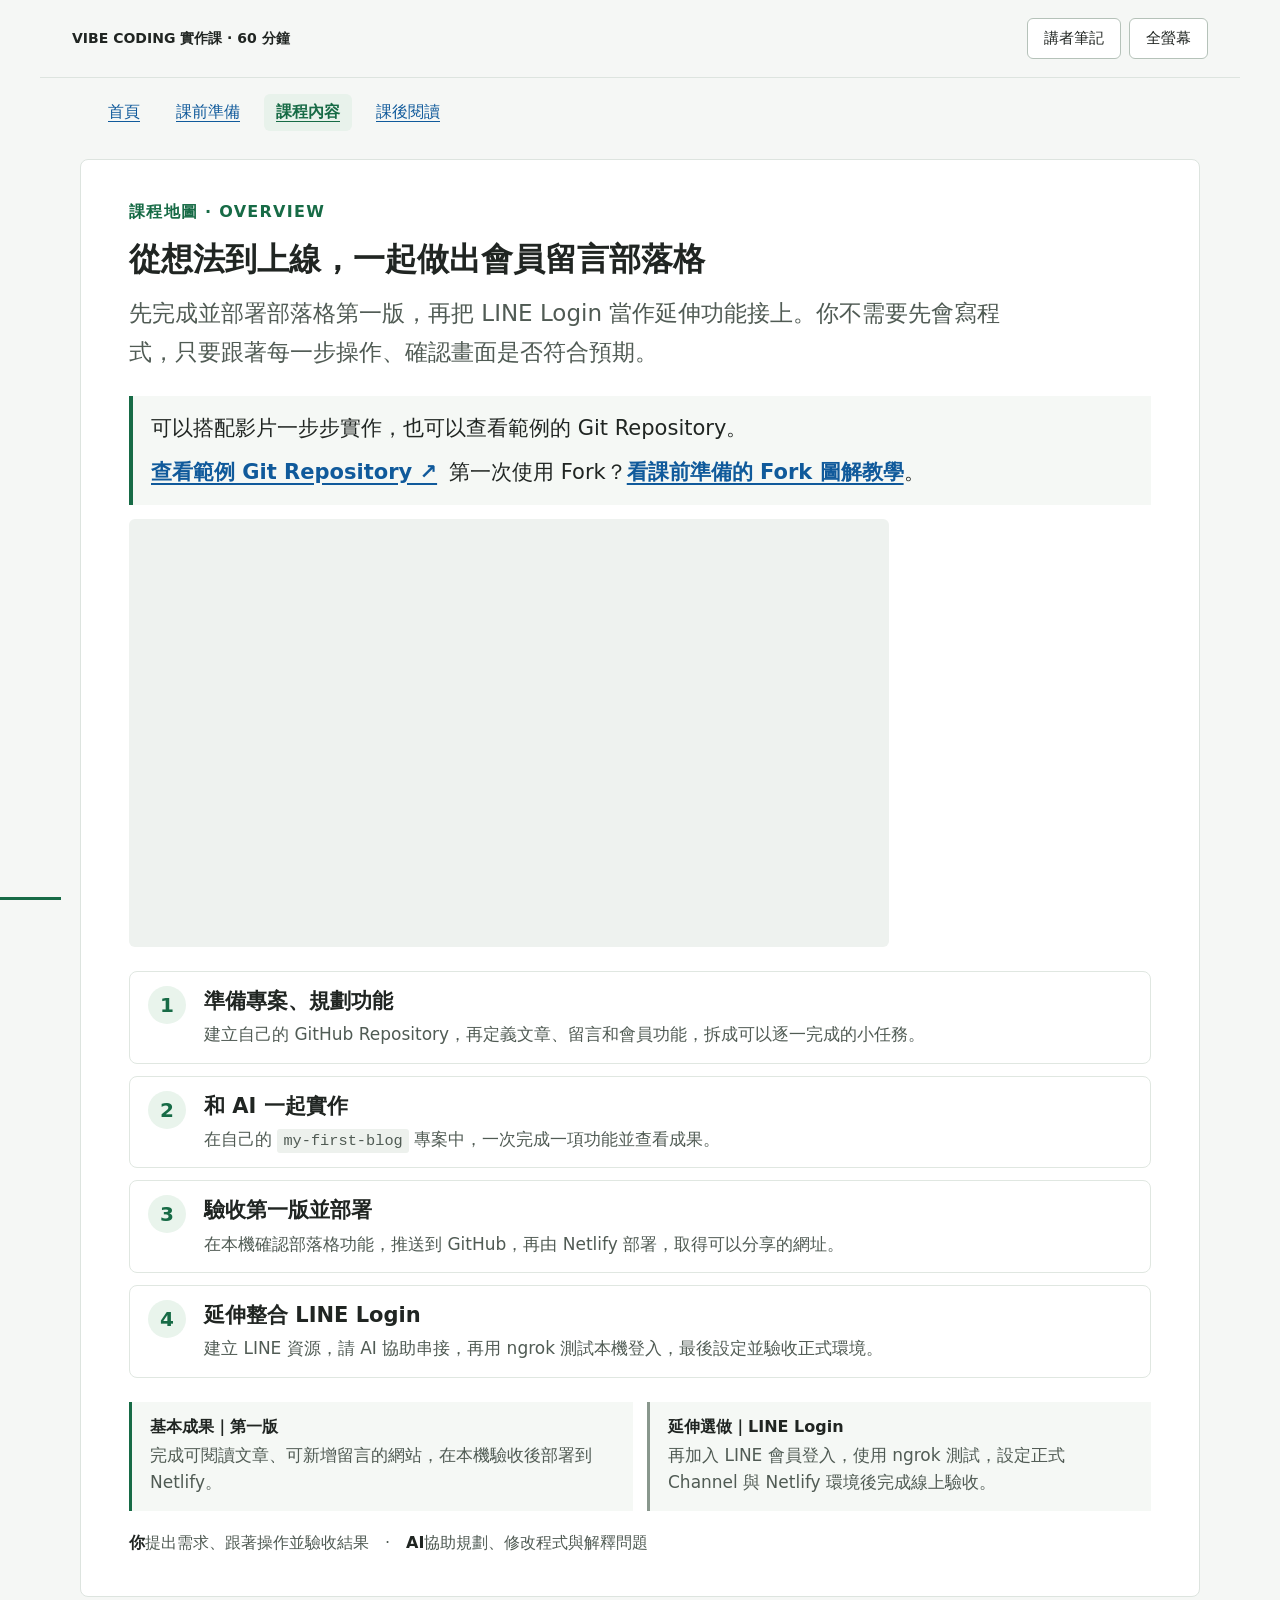
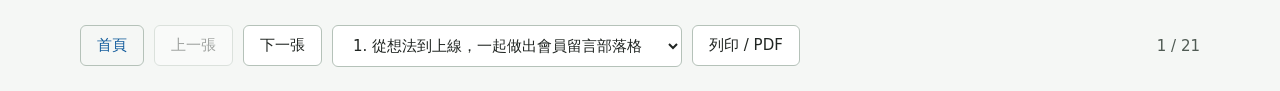
==== commit 525836d7: "Add video and example repository to course map" ====
--- a/course.html
+++ b/course.html
@@ -21,6 +21,11 @@
 <p class="overview-kicker">課程地圖 · Overview</p>
 <h2>從想法到上線，一起做出會員留言部落格</h2>
 <p class="lead">先完成並部署部落格第一版，再把 LINE Login 當作延伸功能接上。你不需要先會寫程式，只要跟著每一步操作、確認畫面是否符合預期。</p>
+<div class="overview-learning">
+<p>可以搭配影片一步步實作，也可以查看範例的 Git Repository。</p>
+<p><a href="https://github.com/mozTheFuzz/my-first-blog" target="_blank" rel="noopener noreferrer">查看範例 Git Repository ↗</a><span>第一次使用 Fork？<a href="preparation.html#slide-3">看課前準備的 Fork 圖解教學</a>。</span></p>
+</div>
+<div class="overview-video"><div class="video-frame"><iframe src="https://www.youtube-nocookie.com/embed/oSxdpXBNtyA" title="Vibe Coding 實戰：從部落格到上線" loading="lazy" referrerpolicy="strict-origin-when-cross-origin" allow="accelerometer; autoplay; clipboard-write; encrypted-media; gyroscope; picture-in-picture; web-share" allowfullscreen></iframe></div></div>
 
 <div class="overview-route" aria-label="課程四個階段">
 <article class="overview-stage">
--- a/assets/styles.css
+++ b/assets/styles.css
@@ -168,5 +168,6 @@
 @media print{.reading-card,.reading-topic{break-inside:avoid}.reading-glossary,.reading-topics{gap:10px}.reading-card,.reading-topic{padding:12px}}
 .workflow-switch{display:flex;align-items:center;gap:8px;flex-wrap:wrap;margin:-8px 0 22px;padding-bottom:14px;border-bottom:1px solid var(--line);color:var(--muted);font-size:15px}.workflow-switch span{margin-right:4px;font-weight:700}.workflow-switch button{padding:8px 13px;font-size:15px}.workflow-switch button[aria-pressed="true"]{background:var(--green);border-color:var(--green);color:white}.agent-friendly{margin:0 0 24px}.agent-label{margin:0;color:var(--green);font-size:21px;font-weight:700}.agent-hint{margin:4px 0 10px;color:var(--muted);font-size:17px}.agent-prompt{white-space:pre-wrap;overflow-wrap:anywhere;margin:0;padding:18px 20px;border:1px solid #d6e4d9;border-left:4px solid var(--green);border-radius:6px;background:#f5f8f5;font-size:17px;line-height:1.7}.agent-prompt code{padding:0;background:transparent;font-size:inherit}.manual-execution{display:none}.workflow-slide.manual-mode .agent-friendly{display:none}.workflow-slide.manual-mode .manual-execution{display:block}
 @media(max-width:760px){.workflow-switch{margin-top:0}.workflow-switch button{font-size:14px;padding:8px 10px}.agent-prompt{font-size:16px;padding:14px}.agent-hint{font-size:16px}}
+.overview-learning{margin:0 0 14px;padding:14px 18px;border-left:4px solid var(--green);background:#f5f8f5}.overview-learning p{margin:0}.overview-learning p+p{display:flex;gap:12px;flex-wrap:wrap;margin-top:6px}.overview-learning a{font-weight:700}.overview-video{max-width:760px;margin:0 0 24px}.overview-video .video-frame{margin:0}
 .course-overview h2{margin:0 0 12px}.course-overview>.lead{max-width:900px;margin:0 0 24px}.overview-kicker{margin:0 0 10px;color:var(--green);font-size:16px;font-weight:700;letter-spacing:.08em;text-transform:uppercase}.overview-route{display:grid;grid-template-columns:1fr;gap:12px;margin:24px 0}.overview-stage{display:grid;grid-template-columns:42px minmax(0,1fr);gap:14px;align-items:start;padding:14px 18px;border:1px solid #e0e7e1;border-radius:8px;background:#fff}.overview-number{display:grid;place-items:center;width:38px;height:38px;border-radius:50%;background:#e9f4ec;color:var(--green);font-size:20px;font-weight:700}.overview-stage h3{margin:0 0 5px;font-size:21px}.overview-stage p,.overview-outcomes p{margin:0;font-size:17px;line-height:1.6;color:var(--muted)}.overview-outcomes{display:grid;grid-template-columns:1fr 1fr;gap:14px}.overview-outcomes>div{padding:15px 18px;border-left:3px solid var(--green);background:#f5f8f5}.overview-outcomes>div+div{border-left-color:#89978d}.overview-outcomes strong{display:block;margin-bottom:4px}.overview-roles{margin:18px 0 0;font-size:16px;color:var(--muted)}.overview-roles strong{color:var(--ink)}
 @media(max-width:760px){.overview-route,.overview-outcomes{grid-template-columns:1fr}.overview-stage{padding:15px}.overview-stage h3{font-size:19px}.overview-stage p,.overview-outcomes p{font-size:16px}.overview-roles{font-size:15px;line-height:1.7}}
